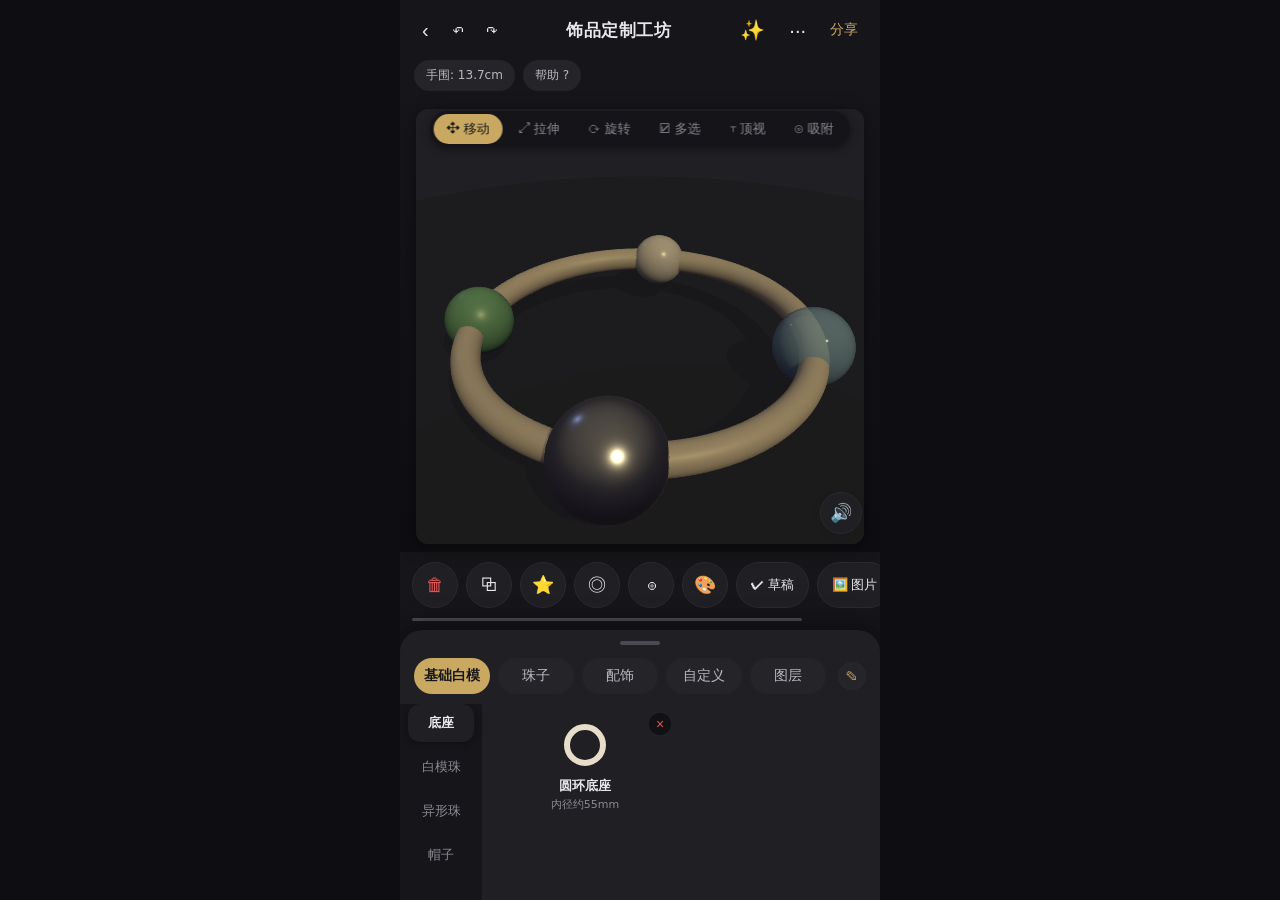
==== mobile-diy.html @ 70c95da7 "Add files via upload" ====
<!DOCTYPE html>
<html lang="zh-CN">
<head>
<meta charset="UTF-8" />
<meta name="viewport" content="width=device-width, initial-scale=1, maximum-scale=1, user-scalable=no, viewport-fit=cover" />
<title>饰品定制工坊</title>
<!-- 本地 Three.js r160（离线可用）：importmap 把裸模块名 'three' 指向本地文件 -->
<script type="importmap">
{
  "imports": {
    "three": "./lib/three.module.js",
    "three/addons/": "./lib/"
  }
}
</script>
<style>
  :root {
    --bg: #16161a;
    --card: #1f1f24;
    --text: #e8e8ec;
    --muted: #8a8a92;
    --line: #2a2a30;
    --accent: #c9a961;
    --dark: #c9a961;
    --radius: 16px;
    --pill: #252529;
  }

  * { box-sizing: border-box; -webkit-tap-highlight-color: transparent; }

  html, body { margin: 0; padding: 0; height: 100%; }

  body {
    background: #0e0e12;
    font-family: -apple-system, BlinkMacSystemFont, "PingFang SC", "Microsoft YaHei", system-ui, sans-serif;
    color: var(--text);
    display: flex;
    justify-content: center;
  }

  /* 移动端优先，最大宽度 480px 居中 */
  .app {
    width: 100%;
    max-width: 480px;
    height: 100dvh;
    background: var(--bg);
    display: flex;
    flex-direction: column;
    overflow: hidden;
    position: relative;
  }

  /* ---------- 顶部导航栏 ---------- */
  .nav {
    flex: 0 0 auto;
    display: flex;
    align-items: center;
    gap: 8px;
    padding: 12px 14px;
    background: var(--bg);
  }
  .nav-title {
    flex: 1;
    text-align: center;
    font-size: 17px;
    font-weight: 600;
    letter-spacing: 0.5px;
  }
  .nav-btn {
    border: none;
    background: transparent;
    font-size: 20px;
    color: var(--text);
    padding: 6px 8px;
    cursor: pointer;
    border-radius: 10px;
  }
  .nav-btn.share { font-size: 14px; font-weight: 500; color: var(--accent); }

  /* ---------- 状态信息栏 ---------- */
  .status-bar {
    flex: 0 0 auto;
    display: flex;
    gap: 8px;
    padding: 0 14px 10px;
    overflow-x: auto;
  }
  .pill {
    flex: 0 0 auto;
    background: var(--pill);
    border-radius: 999px;
    padding: 7px 12px;
    font-size: 12px;
    color: #b8b8c0;
    white-space: nowrap;
    display: inline-flex;
    align-items: center;
    gap: 4px;
  }
  .pill.help { cursor: pointer; }

  /* ---------- 核心操作区：3D 视图 ---------- */
  .canvas-area {
    flex: 1 1 auto;
    min-height: 240px;
    position: relative;
    display: flex;
    padding: 8px 16px;
    background: linear-gradient(180deg, #16161a 0%, #0e0e12 100%);
  }
  /* 3D 视口容器（WebGL canvas 由脚本插入） */
  #view3d {
    flex: 1 1 auto;
    position: relative;
    border-radius: 12px;
    overflow: hidden;
    box-shadow: 0 4px 18px rgba(0,0,0,0.4);
    background: var(--card);
  }
  #view3d canvas { display: block; touch-action: none; }

  /* 视图内浮层：变换模式切换（移动 / 拉伸 / 旋转 / 多选） */
  .mode-bar {
    position: absolute;
    top: 10px;
    left: 50%;
    transform: translateX(-50%);
    display: flex;
    gap: 2px;
    background: rgba(20,20,24,0.88);
    backdrop-filter: blur(10px);
    -webkit-backdrop-filter: blur(10px);
    border-radius: 999px;
    padding: 3px;
    box-shadow: 0 2px 10px rgba(0,0,0,0.4);
    z-index: 6;
  }
  .m-btn {
    border: none;
    background: transparent;
    font-size: 13px;
    color: var(--muted);
    padding: 6px 13px;
    border-radius: 999px;
    cursor: pointer;
    white-space: nowrap;
  }
  .m-btn.active { background: var(--accent); color: #16161a; }
  .m-btn.on { background: var(--pill); color: var(--accent); font-weight: 600; }

  .sound-fab {
    position: absolute;
    right: 18px;
    bottom: 18px;
    width: 42px;
    height: 42px;
    border-radius: 50%;
    border: 1px solid var(--line);
    background: var(--card);
    font-size: 18px;
    cursor: pointer;
    box-shadow: 0 2px 8px rgba(0,0,0,0.08);
    z-index: 6;
  }

  /* ---------- 颜色面板（浮层） ---------- */
  .color-panel {
    position: absolute;
    top: 52px;
    right: 12px;
    width: 240px;
    background: rgba(20,20,24,0.94);
    backdrop-filter: blur(12px);
    -webkit-backdrop-filter: blur(12px);
    border: 1px solid var(--line);
    border-radius: 14px;
    padding: 10px;
    box-shadow: 0 6px 22px rgba(0,0,0,0.5);
    z-index: 8;
  }
  .cp-head {
    display: flex;
    justify-content: space-between;
    align-items: center;
    font-size: 13px;
    color: var(--muted);
    margin-bottom: 8px;
  }
  .cp-close {
    border: none;
    background: transparent;
    color: var(--muted);
    font-size: 20px;
    line-height: 1;
    cursor: pointer;
    padding: 0 4px;
  }
  .cp-grid {
    display: grid;
    grid-template-columns: repeat(6, 1fr);
    gap: 6px;
  }
  .cp-swatch {
    width: 100%;
    aspect-ratio: 1 / 1;
    border-radius: 8px;
    border: 1px solid rgba(255,255,255,0.08);
    cursor: pointer;
    padding: 0;
  }
  .cp-swatch.active { border: 2px solid var(--accent); }
  .cp-custom {
    display: flex;
    align-items: center;
    gap: 8px;
    margin-top: 10px;
    font-size: 12px;
    color: var(--muted);
  }
  .cp-custom input[type=color] {
    width: 32px;
    height: 32px;
    border: none;
    border-radius: 8px;
    background: transparent;
    cursor: pointer;
    padding: 0;
  }
  .cp-hex { font-family: ui-monospace, monospace; color: var(--text); }

  /* ---------- 主操作按钮行（可横向滚动 + 底部拖拽条） ---------- */
  .actions {
    flex: 0 0 auto;
    display: flex;
    overflow-x: auto;
    overflow-y: hidden;
    -webkit-overflow-scrolling: touch;
    scrollbar-width: none;
    padding: 10px 12px 4px;
    background: var(--bg);
  }
  .actions::-webkit-scrollbar { display: none; }
  .actions-track {
    display: flex;
    gap: 8px;
    align-items: center;
    flex: 0 0 auto;
    width: max-content;
  }
  .act {
    flex: 0 0 auto;
    height: 46px;
    border-radius: 999px;
    border: 1px solid var(--line);
    background: var(--card);
    font-size: 13px;
    font-weight: 500;
    color: var(--text);
    cursor: pointer;
    white-space: nowrap;
    display: inline-flex;
    align-items: center;
    justify-content: center;
    gap: 4px;
    padding: 0 14px;
  }
  .act:active { opacity: 0.7; }
  .act.trash {
    flex: 0 0 46px;
    border-radius: 50%;
    background: var(--card);
    color: #e05555;
    font-size: 18px;
    padding: 0;
  }
  .act.circle {
    flex: 0 0 46px;
    border-radius: 50%;
    background: var(--card);
    color: var(--text);
    font-size: 18px;
    padding: 0;
  }
  .act.primary {
    background: var(--accent);
    color: #16161a;
    border-color: var(--accent);
  }
  /* 拖拽条：长度反映按钮总宽 vs 视口宽，可拖动滚 actions */
  .actions-dragbar {
    flex: 0 0 auto;
    height: 18px;
    padding: 4px 12px 8px;
    background: var(--bg);
    display: flex;
    align-items: center;
  }
  .actions-dragbar-thumb {
    width: 60px;
    height: 3px;
    border-radius: 2px;
    background: #4a4a52;
    cursor: pointer;
    transition: background 0.15s;
  }
  .actions-dragbar-thumb.dragging { background: var(--accent); }

  /* ---------- 底部素材面板 Bottom Sheet ---------- */
  .sheet {
    flex: 0 0 auto;
    height: 270px;
    background: var(--card);
    border-radius: 22px 22px 0 0;
    box-shadow: 0 -6px 24px rgba(0,0,0,0.4);
    display: flex;
    flex-direction: column;
    overflow: hidden;
  }
  .sheet-handle {
    height: 26px;
    flex: 0 0 auto;
    display: flex;
    align-items: center;
    justify-content: center;
    cursor: row-resize;
    touch-action: none;
  }
  .sheet-handle::before {
    content: "";
    width: 40px;
    height: 4px;
    border-radius: 2px;
    background: #4a4a52;
  }
  .sheet-tabs {
    flex: 0 0 auto;
    display: flex;
    padding: 2px 14px 10px;
    gap: 8px;
    position: relative;
    align-items: center;
  }
  .tab {
    flex: 1;
    height: 36px;
    border-radius: 999px;
    border: none;
    background: var(--pill);
    color: #b8b8c0;
    font-size: 14px;
    cursor: pointer;
    position: relative;
  }
  .tab-edit-btn {
    position: absolute;
    top: -2px;
    right: -2px;
    width: 18px;
    height: 18px;
    border-radius: 50%;
    border: 1px solid var(--line);
    background: var(--bg);
    color: var(--accent);
    font-size: 10px;
    line-height: 1;
    cursor: pointer;
    display: none;
    align-items: center;
    justify-content: center;
    padding: 0;
    z-index: 3;
  }
  .tabs-edit-mode .tab-edit-btn { display: inline-flex; }
  .tabs-edit-mode .tab { padding-right: 24px; }
  .tab-edit-fab {
    flex: 0 0 auto;
    width: 28px;
    height: 28px;
    border-radius: 50%;
    border: 1px solid var(--line);
    background: var(--pill);
    color: var(--accent);
    font-size: 12px;
    cursor: pointer;
    padding: 0;
    margin-left: 4px;
  }
  .tab.active { background: var(--accent); color: #16161a; font-weight: 600; }

  .sheet-body {
    flex: 1 1 auto;
    min-height: 0;
    display: flex;
  }
  /* 左侧分类栏约 80px */
  .cat-col {
    flex: 0 0 82px;
    overflow-y: auto;
    padding: 0 8px 12px;
    background: var(--bg);
    display: flex;
    flex-direction: column;
    gap: 6px;
  }
  .cat {
    border: none;
    background: transparent;
    border-radius: 12px;
    padding: 10px 6px;
    font-size: 13px;
    color: var(--muted);
    cursor: pointer;
  }
  .cat.active { background: var(--card); color: var(--text); font-weight: 600; box-shadow: 0 2px 6px rgba(0,0,0,0.3); }

  /* 右侧素材网格（两列，可滚动） */
  .grid {
    flex: 1 1 auto;
    overflow-y: auto;
    display: grid;
    grid-template-columns: 1fr 1fr;
    gap: 10px;
    padding: 4px 12px 16px;
    touch-action: pan-y;
  }
  .card {
    position: relative;
    background: var(--card);
    border-radius: var(--radius);
    padding: 10px;
    text-align: center;
    cursor: pointer;
    border: 1px solid transparent;
  }
  .card:active { border-color: var(--accent); }
  .card-del {
    position: absolute;
    top: 4px;
    right: 4px;
    width: 22px;
    height: 22px;
    border-radius: 50%;
    border: none;
    background: rgba(0,0,0,0.45);
    color: #e05555;
    font-size: 14px;
    line-height: 1;
    cursor: pointer;
    z-index: 2;
    display: inline-flex;
    align-items: center;
    justify-content: center;
    padding: 0;
  }
  .card-del:active { background: #e05555; color: #fff; }
  .preview { height: 52px; display: flex; align-items: center; justify-content: center; }
  .preview svg { width: 48px; height: 48px; }
  .c-name { font-size: 13px; font-weight: 600; margin-top: 6px; }
  .c-spec { font-size: 11px; color: var(--muted); margin-top: 2px; }

  /* ---------- 图层面板 ---------- */
  .layer-list {
    flex: 1 1 auto;
    overflow-y: auto;
    padding: 4px 12px 16px;
    display: none;
    flex-direction: column;
    gap: 8px;
    touch-action: pan-y;
  }
  .layer {
    display: flex;
    align-items: center;
    gap: 8px;
    background: var(--bg);
    border-radius: 12px;
    padding: 10px;
    border: 1px solid transparent;
    cursor: pointer;
  }
  .layer.active { border-color: var(--accent); background: rgba(201,169,97,0.12); }
  .layer.hidden .l-name, .layer.hidden .l-swatch { opacity: 0.4; }
  .l-swatch {
    width: 18px; height: 18px;
    border-radius: 50%;
    border: 1px solid rgba(255,255,255,0.08);
    flex: 0 0 auto;
  }
  .l-name {
    flex: 1 1 auto;
    font-size: 13px;
    font-weight: 500;
    overflow: hidden;
    text-overflow: ellipsis;
    white-space: nowrap;
  }
  .l-btn {
    border: none;
    background: var(--pill);
    border-radius: 8px;
    width: 27px; height: 27px;
    font-size: 12px;
    padding: 0;
    cursor: pointer;
    flex: 0 0 auto;
    color: var(--text);
  }
  .l-btn.danger { color: #e05555; }
  .layer-empty { text-align: center; color: var(--muted); font-size: 13px; padding: 30px 0; }

  .layer-toolbar {
    display: flex;
    align-items: center;
    gap: 8px;
    margin-bottom: 2px;
  }
  .l-tool {
    border: 1px solid var(--line);
    background: var(--pill);
    border-radius: 999px;
    padding: 6px 14px;
    font-size: 12px;
    cursor: pointer;
    color: var(--text);
  }
  .layer-hint { margin-left: auto; font-size: 11px; color: var(--muted); }

  /* ---------- Toast ---------- */
  .toast {
    position: fixed;
    left: 50%;
    bottom: 100px;
    transform: translateX(-50%) translateY(20px);
    background: rgba(40,40,46,0.95);
    color: #e8e8ec;
    padding: 10px 18px;
    border-radius: 999px;
    font-size: 13px;
    opacity: 0;
    pointer-events: none;
    transition: all 0.25s ease;
    z-index: 50;
    max-width: 80vw;
    text-align: center;
  }
  .toast.show { opacity: 1; transform: translateX(-50%) translateY(0); }

  /* ---------- 弹窗 ---------- */
  .modal {
    position: fixed;
    inset: 0;
    background: rgba(0,0,0,0.65);
    display: none;
    align-items: center;
    justify-content: center;
    z-index: 100;
    padding: 24px;
  }
  .modal.show { display: flex; }
  .modal-box {
    background: var(--card);
    border: 1px solid var(--line);
    border-radius: 18px;
    padding: 18px;
    width: 100%;
    max-width: 320px;
    text-align: center;
    max-height: 80vh;
    overflow-y: auto;
  }
  .modal-box img { width: 100%; border-radius: 10px; display: block; }
  .modal-title { font-size: 15px; font-weight: 600; margin: 10px 0 4px; color: var(--text); }
  .modal-desc { font-size: 12px; color: var(--muted); line-height: 1.6; }
  .modal-close {
    margin-top: 14px;
    width: 100%;
    height: 42px;
    border-radius: 999px;
    border: none;
    background: var(--accent);
    color: #16161a;
    font-size: 14px;
    font-weight: 600;
    cursor: pointer;
  }
  .ai-input {
    width: 100%;
    min-height: 56px;
    border-radius: 10px;
    border: 1px solid var(--line);
    background: var(--bg);
    color: var(--text);
    padding: 8px 10px;
    font-size: 13px;
    font-family: inherit;
    margin-top: 8px;
    resize: none;
  }
  .ai-row { display: flex; gap: 6px; margin-top: 8px; }
  .ai-select {
    flex: 1;
    height: 40px;
    border-radius: 999px;
    border: 1px solid var(--line);
    background: var(--bg);
    color: var(--text);
    padding: 0 10px;
    font-size: 13px;
  }
  .ai-run {
    flex: 1;
    height: 40px;
    border-radius: 999px;
    border: none;
    background: var(--accent);
    color: #16161a;
    font-size: 14px;
    font-weight: 600;
    cursor: pointer;
  }
  .ai-status { font-size: 12px; color: var(--muted); margin-top: 8px; }
</style>
</head>
<body>
  <div class="app">
    <!-- 1. 顶部导航栏 -->
    <header class="nav">
      <button class="nav-btn" id="btnBack">‹</button>
      <button class="nav-btn" id="btnUndo" title="撤销">↶</button>
      <button class="nav-btn" id="btnRedo" title="重做">↷</button>
      <div class="nav-title">饰品定制工坊</div>
      <button class="nav-btn" id="btnAi" title="AI 渲染">✨</button>
      <button class="nav-btn" id="btnMore" title="复位视角">···</button>
      <button class="nav-btn share" id="btnShare">分享</button>
    </header>

    <!-- 2. 状态信息栏 -->
    <div class="status-bar">
      <span class="pill" id="statusWrist">手围: 13.7cm</span>
      <span class="pill help" id="btnHelp">帮助 ?</span>
    </div>

    <!-- 3. 核心操作区：可触屏 3D 视图 -->
    <div class="canvas-area" id="canvasArea">
      <div id="view3d"></div>
      <div class="mode-bar" id="modeBar">
        <button class="m-btn active" data-mode="translate" title="移动">✥ 移动</button>
        <button class="m-btn" data-mode="scale" title="拉伸/缩放">⤢ 拉伸</button>
        <button class="m-btn" data-mode="rotate" title="旋转">⟳ 旋转</button>
        <button class="m-btn" id="btnMulti" title="多选模式">☑ 多选</button>
        <button class="m-btn" id="btnTopView" title="顶视图">⊤ 顶视</button>
        <button class="m-btn" id="btnSnap" title="顶点吸附">⊙ 吸附</button>
      </div>
      <button class="sound-fab" id="btnSound">🔊</button>
      <!-- 颜色表面层 -->
      <div class="color-panel" id="colorPanel" style="display:none">
        <div class="cp-head">
          <span>调色板</span>
          <button class="cp-close" id="colorClose">×</button>
        </div>
        <div class="cp-grid" id="colorGrid"></div>
        <label class="cp-custom">
          自定义
          <input type="color" id="colorPicker" value="#c9a961" />
          <span class="cp-hex" id="colorHex">#c9a961</span>
        </label>
      </div>
    </div>

    <!-- 4. 主操作按钮行（可横向滚动，底部带拖拽条） -->
    <div class="actions" id="actionsRow">
      <div class="actions-track" id="actionsTrack">
        <button class="act trash" id="btnDelete" title="删除选中">🗑</button>
        <button class="act circle" id="btnDuplicate" title="复制选中">⧉</button>
        <button class="act circle" id="btnCustom" title="存为自定义元素">⭐</button>
        <button class="act circle" id="btnBase" title="贴底座">◎</button>
        <button class="act circle" id="btnRing12" title="均布到圆环12顶点">⊚</button>
        <button class="act circle" id="btnColor" title="调色">🎨</button>
        <button class="act" id="btnDraft">✔ 草稿</button>
        <button class="act" id="btnSave">🖼️ 图片</button>
        <button class="act primary" id="btnFinish">☑ 完成</button>
      </div>
    </div>
    <div class="actions-dragbar" id="actionsDragbar">
      <div class="actions-dragbar-thumb" id="actionsDragbarThumb"></div>
    </div>

    <!-- 5. 底部素材面板 Bottom Sheet -->
    <div class="sheet" id="sheet">
      <div class="sheet-handle" id="sheetHandle"></div>
      <div class="sheet-tabs" id="tabs">
        <button class="tab active" data-tab="base">基础白模</button>
        <button class="tab" data-tab="bead">珠子</button>
        <button class="tab" data-tab="acc">配饰</button>
        <button class="tab" data-tab="custom">自定义</button>
        <button class="tab" data-tab="layers">图层</button>
        <button class="tab-edit-fab" id="tabEditFab" title="编辑顺序">✎</button>
      </div>
      <div class="sheet-body">
        <div class="cat-col" id="catCol"></div>
        <div class="grid" id="grid"></div>
        <div class="layer-list" id="layerList"></div>
      </div>
    </div>
  </div>

  <!-- Toast -->
  <div class="toast" id="toast"></div>

  <!-- 弹窗（图片预览 / 帮助） -->
  <div class="modal" id="modal">
    <div class="modal-box">
      <img id="modalImg" style="display:none" alt="设计预览" />
      <div id="modalText" style="display:none"></div>
      <button class="modal-close" id="modalClose">关闭</button>
    </div>
  </div>

  <!-- AI 材质贴图弹窗 -->
  <div class="modal" id="aiModal">
    <div class="modal-box">
      <div class="modal-title">材质库</div>
      <div class="modal-desc">选择预置材质，即时应用到选中对象</div>
      <div class="ai-row">
        <select class="ai-select" id="aiStyle">
          <option value="marble">大理石</option>
          <option value="matteGold">磨砂金</option>
          <option value="wood">木纹</option>
          <option value="enamel">珐琅彩</option>
          <option value="sapphire">蓝宝石</option>
          <option value="jade">翡翠</option>
        </select>
        <button class="ai-run" id="aiRun">应用材质</button>
      </div>
      <button class="ai-run" id="btnImportTexture" style="width:100%;margin-top:10px">🖼️ 导入材质图</button>
      <input type="file" id="textureImport" accept="image/*" style="display:none" />
      <img id="aiResult" style="display:none;width:100%;border-radius:10px;margin-top:10px" alt="材质预览" />
      <div class="ai-status" id="aiStatus" style="display:none"></div>
      <button class="modal-close" id="aiClose">关闭</button>
    </div>
  </div>

<script type="module">
import * as THREE from 'three';
import { OrbitControls } from 'three/addons/OrbitControls.js';
import { TransformControls } from 'three/addons/TransformControls.js';

/* =====================================================
   常量
   单位约定：1 个 Three.js 单位 = 10mm = 1cm
   初始手围 137mm = 13.7cm
===================================================== */
const MM_PER_UNIT = 10;
const WRIST_MM = 137;
const STORAGE_KEY = 'jewelry_diy_draft_3d';
// 圆环底座半径（由目标手围反推），保证初始手围 = 13.7cm
const RING_R = WRIST_MM / MM_PER_UNIT / (2 * Math.PI); // ≈ 2.18 单位
const GROUND_Y = -0.75;                                // 地面高度（托住 12mm 珠）

/* =====================================================
   DOM 引用
===================================================== */
const $ = s => document.querySelector(s);
const viewEl = document.getElementById('view3d');
const statusWrist = document.getElementById('statusWrist');
const catCol = document.getElementById('catCol');
const grid = document.getElementById('grid');
const layerList = document.getElementById('layerList');
const sheet = document.getElementById('sheet');
const toastEl = document.getElementById('toast');
const modal = document.getElementById('modal');
const modalImg = document.getElementById('modalImg');
const modalText = document.getElementById('modalText');

/* =====================================================
   素材数据（tabs -> categories -> items）
   item：id/name/spec/sizeMm/color/type
   type 决定 3D 造型：ring/oval/band/circle/tear/heart/tassel/chain
===================================================== */
const CATALOG = {
  base: {
    label: '基础白模',
    categories: [
      { name: '底座', items: [
        { id:'ring', name:'圆环底座', spec:'内径约55mm', sizeMm:137, color:'#e8ddc9', type:'ring' }
      ]},
      { name: '白模珠', items: [
        { id:'wb8', name:'圆珠白模', spec:'8mm', sizeMm:8, color:'#f5f1ea', type:'circle' },
        { id:'wb10', name:'圆珠白模', spec:'10mm', sizeMm:10, color:'#f5f1ea', type:'circle' },
        { id:'wb12', name:'圆珠白模', spec:'12mm', sizeMm:12, color:'#f5f1ea', type:'circle' }
      ]},
      { name: '异形珠', items: [
        { id:'scyl', name:'圆柱珠', spec:'约10mm', sizeMm:10, color:'#e8e0d0', type:'cylinder' },
        { id:'sdisc', name:'圆盘珠', spec:'约12mm', sizeMm:12, color:'#e8e0d0', type:'disc' },
        { id:'scap', name:'胶囊珠', spec:'约12mm', sizeMm:12, color:'#e8e0d0', type:'capsule' },
        { id:'socta', name:'八面体', spec:'约12mm', sizeMm:12, color:'#e8e0d0', type:'octa' },
        { id:'sdode', name:'十二面体', spec:'约12mm', sizeMm:12, color:'#e8e0d0', type:'dodeca' },
        { id:'sbico', name:'双锥珠', spec:'约14mm', sizeMm:14, color:'#e8e0d0', type:'bicone' },
        { id:'stube', name:'长管珠', spec:'约16mm', sizeMm:16, color:'#e8e0d0', type:'tube' },
        { id:'shexa', name:'六棱珠', spec:'约12mm', sizeMm:12, color:'#e8e0d0', type:'hexprism' }
      ]},
      { name: '帽子', items: [
        { id:'hcap', name:'鸭舌帽', spec:'约180mm', sizeMm:180, color:'#2a2a30', type:'cap' },
        { id:'hberet', name:'贝雷帽', spec:'约180mm', sizeMm:180, color:'#a83232', type:'beret' },
        { id:'hbucket', name:'渔夫帽', spec:'约180mm', sizeMm:180, color:'#6a7a8c', type:'bucket' }
      ]}
    ]
  },
  bead: {
    label: '珠子',
    categories: [
      { name:'珍珠', items: [
        { id:'p8', name:'淡水珍珠', spec:'8mm', sizeMm:8, color:'#f6f2ea', type:'circle' },
        { id:'p6', name:'小珍珠', spec:'6mm', sizeMm:6, color:'#f8f5ef', type:'circle' }
      ]},
      { name:'水晶', items: [
        { id:'c10', name:'海蓝水晶', spec:'10mm', sizeMm:10, color:'#9fd0f5', type:'circle' },
        { id:'c12', name:'冰蓝水晶', spec:'12mm', sizeMm:12, color:'#7fb9ea', type:'circle' }
      ]},
      { name:'金属', items: [
        { id:'m12', name:'银质珠', spec:'12mm', sizeMm:12, color:'#c6c9cf', type:'circle' },
        { id:'m10', name:'镀金珠', spec:'10mm', sizeMm:10, color:'#e0c078', type:'circle' }
      ]},
      { name:'玉石', items: [
        { id:'j9', name:'翡翠珠', spec:'9mm', sizeMm:9, color:'#7fbf8f', type:'circle' },
        { id:'a10', name:'红玛瑙', spec:'10mm', sizeMm:10, color:'#d97b7b', type:'circle' }
      ]}
    ]
  },
  acc: {
    label: '配饰',
    categories: [
      { name:'吊坠', items: [
        { id:'tear', name:'泪滴吊坠', spec:'高约20mm', sizeMm:20, color:'#e8c25c', type:'tear' },
        { id:'heart', name:'心形吊坠', spec:'约18mm', sizeMm:18, color:'#e58f8f', type:'heart' }
      ]},
      { name:'流苏链', items: [
        { id:'tassel', name:'流苏', spec:'长约40mm', sizeMm:40, color:'#c9a86a', type:'tassel' },
        { id:'chain', name:'短链', spec:'长约50mm', sizeMm:50, color:'#cfd2d6', type:'chain' }
      ]},
      { name:'几何', items: [
        { id:'gtetra', name:'三角锥', spec:'约18mm', sizeMm:18, color:'#d4b06a', type:'tetra' },
        { id:'gstar5', name:'五角星', spec:'约22mm', sizeMm:22, color:'#e0c078', type:'star5' },
        { id:'gcone4', name:'四棱锥', spec:'约20mm', sizeMm:20, color:'#b8a060', type:'cone4' },
        { id:'gcube', name:'立方体', spec:'约16mm', sizeMm:16, color:'#c6c9cf', type:'cube' }
      ]}
    ]
  },
  custom: {
    label: '自定义',
    categories: [{ name: '我的收藏', items: [] }]
  }
};

const CUSTOM_KEY = 'jewelry_diy_custom_elements';
const HIDDEN_KEY = 'jewelry_diy_hidden_elements'; // 被删除的自带元素 id 列表

/* =====================================================
   3D 核心对象
===================================================== */
let renderer, scene, camera, orbit, tcontrol, designRoot;
const raycaster = new THREE.Raycaster();
const pointerNDC = new THREE.Vector2();

/* =====================================================
   材质工厂：不同品类呈现不同质感
===================================================== */
function beadMaterial(item) {
  const color = new THREE.Color(item.color);
  // 通过 id 前缀判断品类（p 珍珠 / c 水晶 / m 金属 / j 玉石 / wb 白模）
  if (item.id.indexOf('p') === 0) {
    // 珍珠：柔和光泽 + 清漆层
    return new THREE.MeshPhysicalMaterial({
      color, roughness: 0.28, metalness: 0,
      clearcoat: 0.8, clearcoatRoughness: 0.25
    });
  }
  if (item.id.indexOf('c') === 0) {
    // 水晶：低粗糙度 + 半透明 + 清漆，呈现玻璃质感
    return new THREE.MeshPhysicalMaterial({
      color, roughness: 0.06, metalness: 0,
      transparent: true, opacity: 0.78,
      clearcoat: 1.0, clearcoatRoughness: 0.05
    });
  }
  if (item.id.indexOf('m') === 0) {
    // 金属珠：全金属度
    return new THREE.MeshStandardMaterial({ color, roughness: 0.28, metalness: 1.0 });
  }
  if (item.id.indexOf('j') === 0 || item.id === 'a10') {
    // 玉石/玛瑙：温润微亮
    return new THREE.MeshPhysicalMaterial({
      color, roughness: 0.38, metalness: 0.05,
      clearcoat: 0.6, clearcoatRoughness: 0.35
    });
  }
  // 白模珠：哑光石膏感
  return new THREE.MeshStandardMaterial({ color, roughness: 0.75, metalness: 0 });
}

/* =====================================================
   程序化环境贴图（PMREM）
   无外部 HDR 资源：用一个上亮下暗的渐变球生成环境，
   让金属/水晶有自然的反射高光。
===================================================== */
function buildEnvironment() {
  const envScene = new THREE.Scene();
  const geo = new THREE.SphereGeometry(20, 32, 16);
  const top = new THREE.Color(0x6a6256);
  const mid = new THREE.Color(0x2a2630);
  const bottom = new THREE.Color(0x121018);
  const data = [];
  const pos = geo.attributes.position;
  for (let i = 0; i < pos.count; i++) {
    const y = pos.getY(i) / 20; // -1 ~ 1
    let c;
    if (y >= 0) c = mid.clone().lerp(top, y);
    else c = mid.clone().lerp(bottom, -y);
    data.push(c.r, c.g, c.b);
  }
  geo.setAttribute('color', new THREE.Float32BufferAttribute(data, 3));
  envScene.add(new THREE.Mesh(
    geo,
    new THREE.MeshBasicMaterial({ side: THREE.BackSide, vertexColors: true })
  ));
  const pmrem = new THREE.PMREMGenerator(renderer);
  const envRT = pmrem.fromScene(envScene, 0.04);
  pmrem.dispose();
  return envRT.texture;
}

/* =====================================================
   根据素材 item 构建 3D 模型（返回 Object3D 根节点）
===================================================== */
function buildFromItem(item) {
  let root = null;

  if (item.type === 'ring' || item.type === 'oval' || item.type === 'band') {
    // ---- 底座：圆环(Torus)默认在 XY 平面，绕 X 转 90° 平放到 XZ 平面 ----
    let tube = 0.175;                 // 普通底座管径 ≈ 1.75mm
    const torus = new THREE.Mesh(
      new THREE.TorusGeometry(RING_R, tube, 24, 120),
      new THREE.MeshStandardMaterial({ color: new THREE.Color(item.color), roughness: 0.45, metalness: 0.08 })
    );
    torus.rotation.x = Math.PI / 2;
    root = torus;
    root.userData.baseR = RING_R; // 供手围计算
  }
  else if (item.type === 'circle') {
    // ---- 珠子：球体，半径由 mm 换算 ----
    const r = item.sizeMm / MM_PER_UNIT / 2;
    root = new THREE.Mesh(
      new THREE.SphereGeometry(r, 48, 32),
      beadMaterial(item)
    );
  }
  else if (item.type === 'tear') {
    // ---- 泪滴吊坠：用车削(Lathe)轮廓生成 ----
    const pts = [
      new THREE.Vector2(0.001, -1.00),
      new THREE.Vector2(0.13, -0.90),
      new THREE.Vector2(0.33, -0.58),
      new THREE.Vector2(0.43, -0.18),
      new THREE.Vector2(0.38,  0.28),
      new THREE.Vector2(0.25,  0.62),
      new THREE.Vector2(0.10,  0.86),
      new THREE.Vector2(0.001, 0.92)
    ];
    const body = new THREE.Mesh(
      new THREE.LatheGeometry(pts, 48),
      new THREE.MeshStandardMaterial({ color: new THREE.Color(item.color), roughness: 0.25, metalness: 0.9 })
    );
    // 顶部小挂环
    const loop = new THREE.Mesh(
      new THREE.TorusGeometry(0.10, 0.028, 12, 32),
      new THREE.MeshStandardMaterial({ color: new THREE.Color(item.color), roughness: 0.25, metalness: 0.9 })
    );
    loop.position.y = 0.98;
    loop.rotation.x = Math.PI / 2;
    root = new THREE.Group();
    root.add(body, loop);
  }
  else if (item.type === 'heart') {
    // ---- 心形吊坠：2D 心形轮廓 + 挤出(Extrude)带倒角，形成饱满立体 ----
    const shape = new THREE.Shape();
    shape.moveTo(0, -1.1);
    shape.bezierCurveTo(-1.35, 0.10, -1.35, 1.00, -0.70, 1.00);
    shape.bezierCurveTo(-0.30, 1.00, 0, 0.70, 0, 0.35);
    shape.bezierCurveTo(0, 0.70, 0.30, 1.00, 0.70, 1.00);
    shape.bezierCurveTo(1.35, 1.00, 1.35, 0.10, 0, -1.1);
    const geo = new THREE.ExtrudeGeometry(shape, {
      depth: 0.45,
      bevelEnabled: true,
      bevelThickness: 0.13,
      bevelSize: 0.13,
      bevelSegments: 5,
      curveSegments: 24
    });
    geo.center();
    root = new THREE.Mesh(
      geo,
      new THREE.MeshPhysicalMaterial({
        color: new THREE.Color(item.color), roughness: 0.32, metalness: 0.05,
        clearcoat: 0.7, clearcoatRoughness: 0.3
      })
    );
    root.scale.setScalar(0.82);
  }
  else if (item.type === 'tassel') {
    // ---- 流苏：挂环 + 盖帽 + 若干细穗 ----
    const gold = new THREE.MeshStandardMaterial({ color: new THREE.Color(item.color), roughness: 0.4, metalness: 0.7 });
    root = new THREE.Group();
    const loop = new THREE.Mesh(new THREE.TorusGeometry(0.10, 0.025, 10, 28), gold);
    loop.position.y = 1.85;
    const cap = new THREE.Mesh(new THREE.CylinderGeometry(0.13, 0.16, 0.22, 20), gold);
    cap.position.y = 1.60;
    root.add(loop, cap);
    for (let i = -3; i <= 3; i++) {
      const strand = new THREE.Mesh(
        new THREE.CylinderGeometry(0.018, 0.012, 1.35, 8),
        gold
      );
      strand.position.set(i * 0.055, 0.82, Math.abs(i) * 0.012);
      strand.rotation.z = i * 0.035; // 轻微散开
      root.add(strand);
    }
  }
  else if (item.type === 'chain') {
    // ---- 短链：5 个链环(Torus)竖向排列，相邻环互相垂直 ----
    const metal = new THREE.MeshStandardMaterial({ color: new THREE.Color(item.color), roughness: 0.28, metalness: 1 });
    root = new THREE.Group();
    for (let k = 0; k < 5; k++) {
      const link = new THREE.Mesh(new THREE.TorusGeometry(0.16, 0.045, 12, 28), metal);
      link.position.y = (k - 2) * 0.34;
      if (k % 2 === 1) link.rotation.y = Math.PI / 2;
      root.add(link);
    }
  }
  else if (item.type === 'tetra') {
    // ---- 三角锥：TetrahedronGeometry（4 顶点 4 面） ----
    const r = item.sizeMm / MM_PER_UNIT / 2;
    root = new THREE.Mesh(
      new THREE.TetrahedronGeometry(r, 0),
      new THREE.MeshStandardMaterial({ color: new THREE.Color(item.color), roughness: 0.35, metalness: 0.15 })
    );
  }
  else if (item.type === 'star5') {
    // ---- 五角星：2D Shape + ExtrudeGeometry ----
    const R = item.sizeMm / MM_PER_UNIT / 2;
    const r = R * 0.4;
    const shape = new THREE.Shape();
    for (let i = 0; i < 10; i++) {
      const ang = (i * Math.PI) / 5 - Math.PI / 2;
      const rad = (i % 2 === 0) ? R : r;
      const x = Math.cos(ang) * rad;
      const y = Math.sin(ang) * rad;
      if (i === 0) shape.moveTo(x, y); else shape.lineTo(x, y);
    }
    shape.closePath();
    const geo = new THREE.ExtrudeGeometry(shape, {
      depth: R * 0.25,
      bevelEnabled: true,
      bevelThickness: R * 0.05,
      bevelSize: R * 0.05,
      bevelSegments: 2,
      curveSegments: 1
    });
    geo.center();
    root = new THREE.Mesh(
      geo,
      new THREE.MeshStandardMaterial({ color: new THREE.Color(item.color), roughness: 0.3, metalness: 0.6 })
    );
  }
  else if (item.type === 'cone4') {
    // ---- 四棱锥：ConeGeometry 4 段截面 ----
    const r = item.sizeMm / MM_PER_UNIT / 2;
    const h = item.sizeMm / MM_PER_UNIT * 0.9;
    root = new THREE.Mesh(
      new THREE.ConeGeometry(r, h, 4),
      new THREE.MeshStandardMaterial({ color: new THREE.Color(item.color), roughness: 0.4, metalness: 0.2 })
    );
    root.rotation.y = Math.PI / 4; // 让底面对角线水平
  }
  else if (item.type === 'cube') {
    // ---- 立方体：BoxGeometry ----
    const s = item.sizeMm / MM_PER_UNIT;
    root = new THREE.Mesh(
      new THREE.BoxGeometry(s, s, s),
      new THREE.MeshStandardMaterial({ color: new THREE.Color(item.color), roughness: 0.35, metalness: 0.3 })
    );
  }
  else if (item.type === 'cylinder') {
    // ---- 圆柱珠：CylinderGeometry ----
    const r = item.sizeMm / MM_PER_UNIT / 2;
    const h = item.sizeMm / MM_PER_UNIT;
    root = new THREE.Mesh(
      new THREE.CylinderGeometry(r, r, h, 32),
      new THREE.MeshStandardMaterial({ color: new THREE.Color(item.color), roughness: 0.35, metalness: 0.15 })
    );
  }
  else if (item.type === 'disc') {
    // ---- 圆盘珠：扁圆柱 ----
    const r = item.sizeMm / MM_PER_UNIT / 2;
    const h = item.sizeMm / MM_PER_UNIT * 0.45;
    root = new THREE.Mesh(
      new THREE.CylinderGeometry(r, r, h, 40),
      new THREE.MeshStandardMaterial({ color: new THREE.Color(item.color), roughness: 0.35, metalness: 0.15 })
    );
  }
  else if (item.type === 'capsule') {
    // ---- 胶囊珠：CapsuleGeometry（圆柱+两端半球） ----
    const r = item.sizeMm / MM_PER_UNIT / 2 * 0.6;
    const h = item.sizeMm / MM_PER_UNIT;
    root = new THREE.Mesh(
      new THREE.CapsuleGeometry(r, h, 8, 24),
      new THREE.MeshStandardMaterial({ color: new THREE.Color(item.color), roughness: 0.35, metalness: 0.15 })
    );
  }
  else if (item.type === 'octa') {
    // ---- 八面体：OctahedronGeometry ----
    const r = item.sizeMm / MM_PER_UNIT / 2;
    root = new THREE.Mesh(
      new THREE.OctahedronGeometry(r, 0),
      new THREE.MeshStandardMaterial({ color: new THREE.Color(item.color), roughness: 0.3, metalness: 0.25 })
    );
  }
  else if (item.type === 'dodeca') {
    // ---- 十二面体：DodecahedronGeometry ----
    const r = item.sizeMm / MM_PER_UNIT / 2;
    root = new THREE.Mesh(
      new THREE.DodecahedronGeometry(r, 0),
      new THREE.MeshStandardMaterial({ color: new THREE.Color(item.color), roughness: 0.3, metalness: 0.25 })
    );
  }
  else if (item.type === 'bicone') {
    // ---- 双锥珠：上下两个圆锥底对底 ----
    const r = item.sizeMm / MM_PER_UNIT / 2 * 0.85;
    const h = item.sizeMm / MM_PER_UNIT / 2;
    const mat = new THREE.MeshStandardMaterial({ color: new THREE.Color(item.color), roughness: 0.3, metalness: 0.2 });
    root = new THREE.Group();
    const top = new THREE.Mesh(new THREE.ConeGeometry(r, h, 24), mat);
    top.position.y = h / 2;
    const bottom = new THREE.Mesh(new THREE.ConeGeometry(r, h, 24), mat);
    bottom.position.y = -h / 2;
    bottom.rotation.x = Math.PI;
    root.add(top, bottom);
  }
  else if (item.type === 'tube') {
    // ---- 长管珠：细长圆柱，两端切平 ----
    const r = item.sizeMm / MM_PER_UNIT / 2 * 0.5;
    const h = item.sizeMm / MM_PER_UNIT;
    root = new THREE.Mesh(
      new THREE.CylinderGeometry(r, r, h, 24),
      new THREE.MeshStandardMaterial({ color: new THREE.Color(item.color), roughness: 0.4, metalness: 0.15 })
    );
  }
  else if (item.type === 'hexprism') {
    // ---- 六棱珠：CylinderGeometry 6 段截面（六角棱柱） ----
    const r = item.sizeMm / MM_PER_UNIT / 2;
    const h = item.sizeMm / MM_PER_UNIT;
    root = new THREE.Mesh(
      new THREE.CylinderGeometry(r, r, h, 6),
      new THREE.MeshStandardMaterial({ color: new THREE.Color(item.color), roughness: 0.32, metalness: 0.2 })
    );
  }
  else if (item.type === 'cap') {
    // ---- 鸭舌帽：半球帽体 + 前伸扁帽檐 ----
    const r = 1.2;
    const mat = new THREE.MeshStandardMaterial({ color: new THREE.Color(item.color), roughness: 0.55, metalness: 0.1 });
    root = new THREE.Group();
    const dome = new THREE.Mesh(
      new THREE.SphereGeometry(r, 28, 16, 0, Math.PI * 2, 0, Math.PI / 2),
      mat
    );
    const brim = new THREE.Mesh(
      new THREE.BoxGeometry(r * 1.85, 0.08, r * 0.95),
      mat
    );
    brim.position.set(0, -0.02, r * 0.75);
    root.add(dome, brim);
    root.position.y = 0.35;
  }
  else if (item.type === 'beret') {
    // ---- 贝雷帽：扁圆盘 + 顶部小球 ----
    const r = 1.3;
    const mat = new THREE.MeshStandardMaterial({ color: new THREE.Color(item.color), roughness: 0.5, metalness: 0.05 });
    root = new THREE.Group();
    const disc = new THREE.Mesh(
      new THREE.CylinderGeometry(r, r * 0.92, 0.22, 40),
      mat
    );
    const knob = new THREE.Mesh(
      new THREE.SphereGeometry(0.1, 16, 12),
      mat
    );
    knob.position.y = 0.15;
    root.add(disc, knob);
    root.position.y = 0.35;
  }
  else if (item.type === 'bucket') {
    // ---- 渔夫帽：圆台帽体 + 扁平帽檐 ----
    const r = 1.1;
    const mat = new THREE.MeshStandardMaterial({ color: new THREE.Color(item.color), roughness: 0.6, metalness: 0.05 });
    const matDouble = new THREE.MeshStandardMaterial({ color: new THREE.Color(item.color), roughness: 0.6, metalness: 0.05, side: THREE.DoubleSide });
    root = new THREE.Group();
    const cone = new THREE.Mesh(
      new THREE.CylinderGeometry(r * 0.85, r, 0.85, 32, 1, true),
      matDouble
    );
    cone.position.y = 0.42;
    const top = new THREE.Mesh(
      new THREE.CircleGeometry(r * 0.85, 32),
      mat
    );
    top.rotation.x = -Math.PI / 2;
    top.position.y = 0.85;
    const brim = new THREE.Mesh(
      new THREE.RingGeometry(r, r * 1.55, 32),
      matDouble
    );
    brim.rotation.x = -Math.PI / 2;
    brim.position.y = 0.02;
    root.add(cone, top, brim);
  }

  if (root) {
    root.userData.itemId = item.id;
    // 所有网格开启阴影
    root.traverse(c => {
      if (c.isMesh) { c.castShadow = true; c.receiveShadow = true; }
    });
  }
  return root;
}

/* =====================================================
   layerId：每个设计对象的唯一编号（含用户成组）
===================================================== */
let layerSeq = 0;
function ensureLayerId(obj) {
  if (obj.userData.layerId === undefined) obj.userData.layerId = ++layerSeq;
  else if (obj.userData.layerId > layerSeq) layerSeq = obj.userData.layerId;
  return obj.userData.layerId;
}

/* =====================================================
   元信息
===================================================== */
function metaForItem(item) {
  if (item.type === 'ring' || item.type === 'oval' || item.type === 'band') {
    return { kind: 'base', name: item.name };
  }
  return { kind: item.type === 'circle' ? 'bead' : 'acc', name: item.name };
}
function findItem(itemId) {
  const tabs = Object.keys(CATALOG);
  for (const t of tabs) {
    for (const cat of CATALOG[t].categories) {
      const f = cat.items.find(x => x.id === itemId);
      if (f) return f;
    }
  }
  return null;
}

/* =====================================================
   手围计算：遍历可见底座，椭圆周长(拉玛努金近似)
   取世界缩放，保证对象被成组/缩放后仍准确。
   1 单位 = 1cm，周长单位数即厘米数。
===================================================== */
function recalcStatus() {
  let wristCm = 0;
  designRoot.traverse(o => {
    if (o.visible === false) return;
    const m = o.userData.meta;
    if (!m || m.kind !== 'base' || o.userData.baseR === undefined) return;
    const ws = o.getWorldScale(new THREE.Vector3());
    const a = Math.abs(o.userData.baseR * ws.x);
    const b = Math.abs(o.userData.baseR * ws.z);
    if (a === 0 || b === 0) return;
    const h = Math.pow(a - b, 2) / Math.pow(a + b, 2);
    wristCm = Math.PI * (a + b) * (1 + (3 * h) / (10 + Math.sqrt(4 - 3 * h)));
  });
  statusWrist.textContent = '手围: ' + (wristCm > 0 ? wristCm.toFixed(1) + 'cm' : '--');
}

/* =====================================================
   撤销 / 重做（快照 JSON）
===================================================== */
let undoStack = [];
let redoStack = [];
const MAX_HISTORY = 50;
let suppressingHistory = false;

/* ---- 序列化单个设计节点 ----
   组合素材(流苏/吊坠)的内部零件不单独记录，恢复时按 itemId 重建；
   用户「成组」产生的子节点带 layerId，递归保存其变换。 */
function serializeNode(o) {
  return {
    layerId: o.userData.layerId,
    itemId: o.userData.itemId ?? null,
    meta: o.userData.meta,
    isGroup: o.userData.meta && o.userData.meta.kind === 'group',
    visible: o.visible,
    pos: [o.position.x, o.position.y, o.position.z],
    rot: [o.rotation.x, o.rotation.y, o.rotation.z],
    scale: [o.scale.x, o.scale.y, o.scale.z],
    children: o.children
      .filter(c => c.userData.layerId !== undefined)
      .map(serializeNode)
  };
}
function deserializeNode(n) {
  let obj;
  if (n.isGroup) {
    obj = new THREE.Group();
  } else {
    const item = findItem(n.itemId);
    obj = buildFromItem(item);
  }
  obj.userData.meta = n.meta;
  obj.userData.layerId = n.layerId;
  if (n.layerId > layerSeq) layerSeq = n.layerId;
  obj.visible = n.visible;
  obj.position.set(n.pos[0], n.pos[1], n.pos[2]);
  obj.rotation.set(n.rot[0], n.rot[1], n.rot[2]);
  obj.scale.set(n.scale[0], n.scale[1], n.scale[2]);
  n.children.forEach(c => obj.add(deserializeNode(c)));
  return obj;
}

function snapshotState() {
  return JSON.stringify({
    root: designRoot.children
      .filter(c => c.userData.layerId !== undefined)
      .map(serializeNode)
  });
}

// 每次「已完成」的操作后记录一次（增删/变换/排序/显隐/成组）
function recordHistory() {
  if (suppressingHistory) return;
  const json = snapshotState();
  if (undoStack.length && undoStack[undoStack.length - 1] === json) return;
  undoStack.push(json);
  if (undoStack.length > MAX_HISTORY) undoStack.shift();
  redoStack = [];
}
function initHistory() {
  undoStack = [snapshotState()];
  redoStack = [];
}

function restoreState(jsonStr) {
  suppressingHistory = true;
  tcontrol.detach();
  selected = null;
  multi.clear();
  // 清空设计根（保留灯光/地面/控制器）
  while (designRoot.children.length) designRoot.remove(designRoot.children[0]);
  layerSeq = 0;
  const data = JSON.parse(jsonStr);
  data.root.forEach(n => designRoot.add(deserializeNode(n)));
  outline.visible = false;
  suppressingHistory = false;
  recalcStatus();
  renderLayers();
}

function undo() {
  if (undoStack.length <= 1) { showToast('没有可撤销的操作'); return; }
  redoStack.push(undoStack.pop());
  restoreState(undoStack[undoStack.length - 1]);
}
function redo() {
  if (redoStack.length === 0) { showToast('没有可重做的操作'); return; }
  const next = redoStack.pop();
  undoStack.push(next);
  restoreState(next);
}

/* =====================================================
   选择系统
===================================================== */
let selected = null;               // 单选目标（TransformControls 附着）
const multi = new Set();           // 多选集合
let multiMode = false;
let transformDragging = false;

// 多选高亮包围盒（3/4 角线框）
const outline = new THREE.Box3Helper(new THREE.Box3(), 0xc9a961);
outline.visible = false;
// outline 在 initThree() 中 scene 创建后挂入场景

// 设置/取消材质自发光高亮
function setHighlight(obj, on) {
  obj.traverse(c => {
    if (!c.isMesh) return;
    const mats = Array.isArray(c.material) ? c.material : [c.material];
    mats.forEach(m => {
      if (on) m.emissive.set(0xc9a961), m.emissiveIntensity = 0.35;
      else m.emissive.set(0x000000), m.emissiveIntensity = 1;
    });
  });
}

function refreshOutline() {
  if (multi.size >= 2) {
    const box = new THREE.Box3();
    multi.forEach(o => box.expandByObject(o));
    outline.box.copy(box);
    outline.visible = true;
  } else {
    outline.visible = false;
  }
}

function selectSingle(obj) {
  selected = obj;
  multi.clear();
  if (obj) tcontrol.attach(obj); else tcontrol.detach();
  refreshOutline();
  renderLayers();
}

/* =====================================================
   触屏 / 鼠标指针交互
   - 单指在空白拖动：OrbitControls 旋转视角
   - 双指捏合：OrbitControls 缩放视角
   - 轻点（位移<8px 且 <400ms）：射线点选模型
   - 拖动 TransformControls 手柄：移动/拉伸/旋转模型
===================================================== */
let downInfo = null;

function bindPointer() {
  const dom = renderer.domElement;

  dom.addEventListener('pointerdown', e => {
    downInfo = { x: e.clientX, y: e.clientY, t: Date.now() };
  });

  // pointerup 挂 window：OrbitControls 会捕获指针，事件仍冒泡到 window
  window.addEventListener('pointerup', e => {
    if (!downInfo) return;
    const moved = Math.hypot(e.clientX - downInfo.x, e.clientY - downInfo.y);
    const dt = Date.now() - downInfo.t;
    downInfo = null;
    if (moved > 8 || dt > 400) return;      // 视为拖拽视角，不是轻点
    if (transformDragging) return;          // 刚结束模型变换
    handleTap(e.clientX, e.clientY);
  });
}

// 由命中的子零件向上找「可选择的设计节点」：
// 返回 designRoot 之下最高层的带 layerId 祖先
// （成组内点中珠子时应选中整个组合）
function selectableOf(o) {
  let cur = null;
  while (o && o !== designRoot) {
    if (o.userData.layerId !== undefined) cur = o;
    o = o.parent;
  }
  return cur;
}

function pickAt(clientX, clientY) {
  const rect = renderer.domElement.getBoundingClientRect();
  pointerNDC.x = ((clientX - rect.left) / rect.width) * 2 - 1;
  pointerNDC.y = -((clientY - rect.top) / rect.height) * 2 + 1;
  raycaster.setFromCamera(pointerNDC, camera);
  const hits = raycaster.intersectObjects(designRoot.children, true);
  for (const h of hits) {
    const top = selectableOf(h.object);
    if (top && top.visible) return top;
  }
  return null;
}

function handleTap(x, y) {
  const obj = pickAt(x, y);
  // 吸附模式：点选其他模型时把 selected 吸附到命中点最近顶点，命中空白则退出吸附
  if (snapMode) {
    if (obj && obj !== selected) {
      snapToVertex(x, y);
    } else {
      snapMode = false;
      document.getElementById('btnSnap').classList.remove('on');
      showToast('已退出吸附');
    }
    return;
  }
  if (multiMode) {
    if (obj) {
      if (multi.has(obj)) { multi.delete(obj); setHighlight(obj, false); }
      else { multi.add(obj); setHighlight(obj, true); }
    } // 多选模式下点空白不清空，避免误操作
    refreshOutline();
    renderLayers();
    return;
  }
  selectSingle(obj);
}

/* =====================================================
   添加 / 删除 / 复制
===================================================== */
function addItemObject(item) {
  let obj;
  if (item.type === 'custom' && item.data) {
    // 自定义元素：从序列化数据反序列化重建
    obj = deserializeNode(item.data);
    obj.userData.layerId = undefined;
    obj.userData.meta = { kind: 'custom', name: item.name };
  } else {
    obj = buildFromItem(item);
    obj.userData.meta = metaForItem(item);
  }
  ensureLayerId(obj);
  designRoot.add(obj);
  selectSingle(obj);
  recalcStatus();
  recordHistory();
}

function deleteObject(obj) {
  if (selected === obj) { tcontrol.detach(); selected = null; }
  if (multi.has(obj)) { multi.delete(obj); setHighlight(obj, false); }
  obj.parent.remove(obj);
  refreshOutline();
  recalcStatus();
  renderLayers();
  recordHistory();
  showToast('已删除');
}

function currentTarget() {
  return selected;
}

function duplicateSelected() {
  const obj = currentTarget();
  if (!obj) { showToast('请先选中模型'); return; }
  // 通过序列化 -> 反序列化得到完全独立的副本
  const cloned = deserializeNode(serializeNode(obj));
  cloned.userData.layerId = undefined;
  ensureLayerId(cloned);
  obj.parent.add(cloned);
  // 相对父空间偏移，避免与原物完全重叠
  cloned.position.x += 0.45;
  cloned.position.y += 0.25;
  cloned.position.z += 0.45;
  selectSingle(cloned);
  recalcStatus();
  recordHistory();
  showToast('已复制');
}

/* =====================================================
   显隐 / 图层排序（在同级设计节点之间移动）
===================================================== */
function designSiblings(o) {
  return o.parent.children.filter(c => c.userData.layerId !== undefined);
}
function stackMove(obj, mode) {
  const par = obj.parent;
  const list = designSiblings(obj);
  const i = list.indexOf(obj);
  let j = i;
  if (mode === 'fwd' && i < list.length - 1) j = i + 1;
  if (mode === 'back' && i > 0) j = i - 1;
  if (mode === 'top') j = list.length - 1;
  if (mode === 'bottom') j = 0;
  if (j === i) return;
  const ai = par.children.indexOf(list[i]);
  const bi = par.children.indexOf(list[j]);
  par.children[ai] = list[j];
  par.children[bi] = list[i];
  renderLayers();
  recordHistory();
}

function toggleVisibility(obj) {
  const show = obj.visible === false;
  obj.visible = show;
  if (!show) {
    if (selected === obj) { tcontrol.detach(); selected = null; }
    if (multi.has(obj)) { multi.delete(obj); setHighlight(obj, false); }
  }
  refreshOutline();
  recalcStatus();
  renderLayers();
  recordHistory();
}

/* =====================================================
   成组 / 解组（THREE.Group）
===================================================== */
function groupSelected() {
  if (multi.size < 2) {
    showToast('请先点「多选」并点选至少两个模型');
    return;
  }
  const items = [...multi];
  const parent = items[0].parent;
  if (items.some(o => o.parent !== parent)) {
    showToast('请选择同一层级的模型');
    return;
  }
  // 组位置取各对象包围盒中心的平均位置
  const center = new THREE.Vector3();
  const box = new THREE.Box3();
  items.forEach(o => { box.setFromObject(o); center.add(box.getCenter(new THREE.Vector3())); });
  center.multiplyScalar(1 / items.length);

  const g = new THREE.Group();
  g.position.copy(center);
  g.userData.meta = { kind: 'group', name: '组合' };
  ensureLayerId(g);
  parent.add(g);
  // attach：保持世界变换不变地挂入组
  items.forEach(o => { multi.delete(o); setHighlight(o, false); g.attach(o); });
  multiMode = false;
  document.getElementById('btnMulti').classList.remove('on');
  selectSingle(g);
  recalcStatus();
  recordHistory();
  showToast('已组合');
}

function ungroupSelected() {
  const obj = selected;
  if (!obj || !(obj.userData.meta && obj.userData.meta.kind === 'group')) {
    showToast('请选中一个组合');
    return;
  }
  const parent = obj.parent;
  tcontrol.detach();
  selected = null;
  // 把每个子节点保持世界变换地移回父级
  [...obj.children]
    .filter(c => c.userData.layerId !== undefined)
    .forEach(c => parent.attach(c));
  parent.remove(obj);
  recalcStatus();
  renderLayers();
  recordHistory();
  showToast('已解组');
}

/* =====================================================
   初始场景：圆环底座 + 四颗珠子
===================================================== */
function buildInitialScene() {
  const baseObj = buildFromItem(CATALOG.base.categories[0].items[0]);
  baseObj.userData.meta = { kind: 'base', name: '圆环底座' };
  ensureLayerId(baseObj);

  const beads = [
    { item: CATALOG.bead.categories[0].items[0], angle: -90 }, // 珍珠 远侧(屏幕上方)
    { item: CATALOG.bead.categories[1].items[0], angle: 0 },   // 水晶 右侧
    { item: CATALOG.bead.categories[2].items[0], angle: 90 },  // 金属 近侧(屏幕下方)
    { item: CATALOG.bead.categories[3].items[0], angle: 180 }  // 玉石 左侧
  ];

  const all = [baseObj];
  beads.forEach(b => {
    const rad = b.angle * Math.PI / 180;
    const bead = buildFromItem(b.item);
    bead.userData.meta = metaForItem(b.item);
    bead.position.set(RING_R * Math.cos(rad), 0, RING_R * Math.sin(rad));
    ensureLayerId(bead);
    all.push(bead);
  });

  suppressingHistory = true;
  all.forEach(o => designRoot.add(o));
  suppressingHistory = false;
  recalcStatus();
  renderLayers();
  initHistory();
}

/* =====================================================
   暂存草稿 / 读取草稿（localStorage 持久化）
===================================================== */
function saveDraft() {
  localStorage.setItem(STORAGE_KEY, snapshotState());
  showToast('草稿已保存');
}

function clearDesign() {
  tcontrol.detach();
  selected = null;
  multi.clear();
  while (designRoot.children.length) designRoot.remove(designRoot.children[0]);
  outline.visible = false;
}

function loadDraft() {
  const raw = localStorage.getItem(STORAGE_KEY);
  if (!raw) { buildInitialScene(); return; }
  try {
    clearDesign();
    layerSeq = 0;
    const data = JSON.parse(raw);
    data.root.forEach(n => designRoot.add(deserializeNode(n)));
    recalcStatus();
    renderLayers();
    initHistory();
  } catch (e) {
    clearDesign();
    buildInitialScene();
  }
}

function resetToInitial() {
  clearDesign();
  localStorage.removeItem(STORAGE_KEY);
  buildInitialScene();
}

/* =====================================================
   自定义元素：把当前选中对象存为可复用素材
   存到 localStorage（CUSTOM_KEY）+ CATALOG.custom
===================================================== */
function saveCurrentAsElement() {
  // 收集要保存的目标：多选集合优先，其次单选
  let targets;
  if (multi.size >= 1) {
    targets = [...multi];
  } else if (selected) {
    targets = [selected];
  } else {
    showToast('请先选中一个或多个模型'); return;
  }

  const name = '自定义 ' + Date.now().toString(36).slice(-4).toUpperCase();
  let data;
  if (targets.length === 1) {
    data = serializeNode(targets[0]);
  } else {
    // 多个对象打包成一个组合节点，加载时按组整体重建
    data = {
      layerId: 0,
      itemId: null,
      meta: { kind: 'group', name: name },
      isGroup: true,
      visible: true,
      pos: [0, 0, 0],
      rot: [0, 0, 0],
      scale: [1, 1, 1],
      children: targets.map(o => serializeNode(o))
    };
  }
  data.name = name;
  data.isCustom = true;

  // 重新编号，避免保存后立即添加时与场景现有对象 layerId 冲突
  let nextId = layerSeq;
  (function relayer(node) {
    if (node.layerId !== undefined && node.layerId !== null) node.layerId = ++nextId;
    (node.children || []).forEach(relayer);
  })(data);

  // 持久化到 localStorage
  const list = JSON.parse(localStorage.getItem(CUSTOM_KEY) || '[]');
  list.push(data);
  localStorage.setItem(CUSTOM_KEY, JSON.stringify(list));
  // 同步到 CATALOG.custom
  CATALOG.custom.categories[0].items.push({
    id: 'custom_' + data.layerId,
    name: name,
    spec: targets.length > 1 ? '组合×' + targets.length : '自定义',
    color: '#c9a961',
    type: 'custom',
    data: data
  });
  // 退出多选模式
  if (multi.size) {
    multiMode = false;
    const b = document.getElementById('btnMulti');
    if (b) b.classList.remove('on');
    [...targets].forEach(o => setHighlight(o, false));
    multi.clear();
    refreshOutline();
  }
  showToast('已存为自定义元素');
  if (currentTab === 'custom') { renderCats(); renderGrid(); }
}

function bootCustom() {
  try {
    const list = JSON.parse(localStorage.getItem(CUSTOM_KEY) || '[]');
    CATALOG.custom.categories[0].items = list.map(d => ({
      id: 'custom_' + d.layerId,
      name: d.name || '自定义',
      spec: '自定义',
      color: '#c9a961',
      type: 'custom',
      data: d
    }));
  } catch (e) {
    CATALOG.custom.categories[0].items = [];
  }
}

// 启动时过滤掉被删除的自带元素
function bootHidden() {
  try {
    const hidden = JSON.parse(localStorage.getItem(HIDDEN_KEY) || '[]');
    if (!Array.isArray(hidden) || !hidden.length) return;
    hidden.forEach(id => removeBuiltinItem(id));
  } catch (e) {}
}

// 从 CATALOG 中移除某个自带元素（用于隐藏持久化）
function removeBuiltinItem(id) {
  for (const t of Object.keys(CATALOG)) {
    if (t === 'custom') continue; // 自定义元素单独处理
    for (const cat of CATALOG[t].categories) {
      const idx = cat.items.findIndex(x => x.id === id);
      if (idx >= 0) { cat.items.splice(idx, 1); return true; }
    }
  }
  return false;
}

// 删除素材卡片：自定义元素永久删除，自带元素隐藏并持久化
function deleteElement(id) {
  for (const t of Object.keys(CATALOG)) {
    for (const cat of CATALOG[t].categories) {
      const idx = cat.items.findIndex(x => x.id === id);
      if (idx < 0) continue;
      const item = cat.items[idx];
      if (item.type === 'custom') {
        // 自定义元素：从 localStorage 永久移除
        const list = JSON.parse(localStorage.getItem(CUSTOM_KEY) || '[]');
        localStorage.setItem(CUSTOM_KEY, JSON.stringify(list.filter(d => ('custom_' + d.layerId) !== id)));
      } else {
        // 自带元素：加入隐藏列表持久化
        const hidden = JSON.parse(localStorage.getItem(HIDDEN_KEY) || '[]');
        if (!hidden.includes(id)) {
          hidden.push(id);
          localStorage.setItem(HIDDEN_KEY, JSON.stringify(hidden));
        }
      }
      cat.items.splice(idx, 1);
      renderCats();
      renderGrid();
      showToast('已删除 ' + item.name);
      return;
    }
  }
  showToast('未找到该元素');
}

// 恢复所有被隐藏的自带元素
function restoreHidden() {
  localStorage.removeItem(HIDDEN_KEY);
  location.reload();
}

/* =====================================================
   视图工具：顶视图 / 顶点吸附 / 贴底座 / 碰撞检测
===================================================== */
let viewMode = 0;          // 0=默认 1=顶视 2=仰视（看底座底面）
let snapMode = false;
let dragStartPos = null;   // TransformControls 拖动前位置（用于碰撞回退）

// ---- 视角切换：默认 → 顶视 → 仰视 → 默认 ----
function toggleTopView() {
  viewMode = (viewMode + 1) % 3;
  const btn = document.getElementById('btnTopView');
  btn.classList.toggle('on', viewMode !== 0);
  btn.textContent = viewMode === 2 ? '⊥ 仰视' : '⊤ 顶视';
  if (viewMode === 0) {
    camera.position.set(0.8, 3.8, 5.6);
    orbit.target.set(0, 0.1, 0);
  } else if (viewMode === 1) {
    camera.position.set(0, 8, 0.001);
    orbit.target.set(0, 0, 0);
  } else {
    camera.position.set(0, -3, 0.001);   // 相机到地面下方，往上看底座底面
    orbit.target.set(0, 0, 0);
  }
  orbit.update();
}

// ---- 顶点吸附：开启后点击其他模型，把选中对象吸附到命中点最近顶点 ----
function toggleSnapMode() {
  if (!selected) { showToast('请先选中模型'); return; }
  snapMode = !snapMode;
  document.getElementById('btnSnap').classList.toggle('on', snapMode);
  // 进入吸附模式时取消多选，避免冲突
  if (snapMode) {
    if (multiMode) {
      multiMode = false;
      document.getElementById('btnMulti').classList.remove('on');
      [...multi].forEach(o => setHighlight(o, false));
      multi.clear();
      refreshOutline();
    }
    showToast('点选其他模型以吸附');
  } else {
    showToast('已退出吸附');
  }
}

// 把 selected 吸附到屏幕坐标 (clientX, clientY) 命中的最近顶点
function snapToVertex(clientX, clientY) {
  if (!selected) return;
  const rect = renderer.domElement.getBoundingClientRect();
  pointerNDC.x = ((clientX - rect.left) / rect.width) * 2 - 1;
  pointerNDC.y = -((clientY - rect.top) / rect.height) * 2 + 1;
  raycaster.setFromCamera(pointerNDC, camera);
  // 排除 selected 自己，只与其他设计对象求交
  const targets = designRoot.children.filter(o => o !== selected && o.userData && o.userData.layerId !== undefined && o.visible);
  const meshes = [];
  targets.forEach(o => o.traverse(c => { if (c.isMesh) meshes.push(c); }));
  const hits = raycaster.intersectObjects(meshes, false);
  if (!hits.length) { showToast('未命中可吸附顶点'); return; }
  const hit = hits[0];
  const mesh = hit.object;
  const pos = mesh.geometry.attributes.position;
  if (!pos) { showToast('未命中可吸附顶点'); return; }
  const localP = mesh.worldToLocal(hit.point.clone());
  let bestIdx = -1, bestDist = Infinity;
  for (let i = 0; i < pos.count; i++) {
    const dx = pos.getX(i) - localP.x;
    const dy = pos.getY(i) - localP.y;
    const dz = pos.getZ(i) - localP.z;
    const d = dx*dx + dy*dy + dz*dz;
    if (d < bestDist) { bestDist = d; bestIdx = i; }
  }
  if (bestIdx < 0) { showToast('未命中可吸附顶点'); return; }
  const worldV = new THREE.Vector3(pos.getX(bestIdx), pos.getY(bestIdx), pos.getZ(bestIdx));
  mesh.localToWorld(worldV); // designRoot 无变换，世界坐标 = 局部坐标
  selected.position.copy(worldV);
  recalcStatus();
  renderLayers();
  recordHistory();
  showToast('已吸附到顶点');
}

// ---- 贴底座：把选中对象 Y 设为「底部贴地」 ----
function snapSelectedToBase() {
  if (!selected) { showToast('请先选中模型'); return; }
  const box = new THREE.Box3().setFromObject(selected);
  const halfH = (box.max.y - box.min.y) / 2;
  selected.position.y = GROUND_Y + halfH;
  recalcStatus();
  renderLayers();
  recordHistory();
  showToast('已贴到底座');
}

// ---- 均布到圆环 12 顶点：选中对象为模板，复制 11 份到圆环上等距 12 个位置 ----
function distributeSelectedAroundRing() {
  const tpl = selected;
  if (!tpl) { showToast('请先选中要分布的对象'); return; }
  // 不对底座自身分布
  if (tpl.userData.meta && tpl.userData.meta.kind === 'base') {
    showToast('不能把底座自身分布'); return;
  }
  // 半径：场景中圆环底座的 baseR，否则用 RING_R
  let ringR = RING_R;
  designRoot.children.forEach(o => {
    if (o.userData.baseR) ringR = o.userData.baseR;
  });
  const y = tpl.position.y; // 保持当前高度
  const count = 12;
  // 先把模板放到第一个顶点（角度 0）
  tpl.position.set(ringR * Math.cos(0), y, ringR * Math.sin(0));
  // 复制 11 份放到其余 11 个顶点
  for (let i = 1; i < count; i++) {
    const rad = (i / count) * Math.PI * 2;
    const cloned = deserializeNode(serializeNode(tpl));
    cloned.userData.layerId = undefined;
    ensureLayerId(cloned);
    cloned.position.set(ringR * Math.cos(rad), y, ringR * Math.sin(rad));
    // 让复本朝向圆心
    cloned.rotation.y = -rad + Math.PI / 2;
    designRoot.add(cloned);
  }
  selectSingle(tpl);
  recalcStatus();
  renderLayers();
  recordHistory();
  showToast('已均布到圆环 12 顶点');
}

// ---- 调色板：把颜色应用到选中对象所有 mesh 的 material.color ----
const COLOR_PRESETS = [
  '#c9a961', '#c0c0c8', '#b87333', '#e6b4a8', '#d97b7b', '#7fb9ea',
  '#7fbf8f', '#c79be0', '#f5f1ea', '#e0c078', '#2a2a30', '#1a1a1e'
];
function buildColorGrid() {
  const grid = document.getElementById('colorGrid');
  grid.innerHTML = COLOR_PRESETS.map(hex =>
    '<button class="cp-swatch" data-hex="' + hex + '" style="background:' + hex + '"></button>'
  ).join('');
}
function applyColorToSelected(hex) {
  if (!selected) { showToast('请先选中模型'); return; }
  const color = new THREE.Color(hex);
  // 用 Set 去重材质引用：避免共享材质时重复设置
  const uniqueMats = new Set();
  selected.traverse(c => {
    if (!c.isMesh) return;
    const mats = Array.isArray(c.material) ? c.material : [c.material];
    mats.forEach(m => uniqueMats.add(m));
  });
  let count = 0;
  uniqueMats.forEach(m => {
    if (m.color) m.color = color.clone();
    m.needsUpdate = true;
    count++;
  });
  recordHistory();
  showToast('已应用到 ' + count + ' 个材质');
}
document.addEventListener('DOMContentLoaded', buildColorGrid);
document.getElementById('btnColor').addEventListener('click', () => {
  if (!selected) { showToast('请先选中模型'); return; }
  const panel = document.getElementById('colorPanel');
  panel.style.display = panel.style.display === 'none' ? 'block' : 'none';
});
document.getElementById('colorClose').addEventListener('click', () => {
  document.getElementById('colorPanel').style.display = 'none';
});
document.getElementById('colorGrid').addEventListener('click', e => {
  const sw = e.target.closest('.cp-swatch');
  if (!sw) return;
  const hex = sw.dataset.hex;
  applyColorToSelected(hex);
  document.getElementById('colorPicker').value = hex;
  document.getElementById('colorHex').textContent = hex;
});
document.getElementById('colorPicker').addEventListener('input', e => {
  const hex = e.target.value;
  document.getElementById('colorHex').textContent = hex;
  applyColorToSelected(hex);
});

// ---- 碰撞检测：给所有可见设计对象（排除 selected）生成世界包围盒 ----
function designColliderBoxes() {
  const boxes = [];
  designRoot.children.forEach(o => {
    if (o.userData && o.userData.layerId !== undefined && o !== selected && o.visible) {
      boxes.push({ obj: o, box: new THREE.Box3().setFromObject(o) });
    }
  });
  return boxes;
}

// 检测对象 a 是否与其他对象包围盒相交（任意一个相交即返回 true）
function collidesWith(a) {
  const aBox = new THREE.Box3().setFromObject(a);
  const others = designColliderBoxes();
  for (const o of others) {
    if (aBox.intersectsBox(o.box)) return true;
  }
  return false;
}

/* =====================================================
   导出 PNG（2x 分辨率）
===================================================== */
function dataURLtoBlob(dataURL) {
  const parts = dataURL.split(',');
  const mime = parts[0].match(/:(.*?);/)[1];
  const bstr = atob(parts[1]);
  let n = bstr.length;
  const u8 = new Uint8Array(n);
  while (n--) u8[n] = bstr.charCodeAt(n);
  return new Blob([u8], { type: mime });
}

function exportPNG() {
  const w = viewEl.clientWidth;
  const h = viewEl.clientHeight;
  const hadObj = tcontrol.object;
  // 1) 导出前取消选中，避免操纵杆进入图片
  tcontrol.detach();
  outline.visible = false;
  // 2) 临时白色背景
  const oldBg = scene.background;
  scene.background = new THREE.Color(0xffffff);
  // 3) 画布放大到 2x（updateStyle=false 不改变 CSS 尺寸）
  camera.aspect = w / h;
  camera.updateProjectionMatrix();
  renderer.setSize(w * 2, h * 2, false);
  renderer.render(scene, camera);
  const url = renderer.domElement.toDataURL('image/png');
  // 4) 还原尺寸 / 背景 / 选中
  renderer.setSize(w, h, false);
  scene.background = oldBg;
  if (hadObj) tcontrol.attach(hadObj);
  refreshOutline();
  return url;
}

function saveImage() {
  const dataURL = exportPNG();
  // 移动端下载：隐藏 <a> + download 属性触发浏览器下载/保存
  const a = document.createElement('a');
  a.href = dataURL;
  a.download = '我的饰品设计.png';
  document.body.appendChild(a);
  a.click();
  document.body.removeChild(a);

  // 弹窗展示图片预览
  modalImg.src = dataURL;
  modalImg.style.display = 'block';
  modalText.style.display = 'none';
  modal.classList.add('show');
  showToast('图片已生成，请在下载中查看');
}

function completeDesign() {
  // 完成设计：保存图片 + 暂存草稿，随后重置（无支付/下单）
  saveImage();
  saveDraft();
  showToast('已保存');
  setTimeout(resetToInitial, 900);
}

/* =====================================================
   素材面板渲染（卡片预览仍用轻量内联 SVG）
===================================================== */
let currentTab = 'base';
let currentCat = 0;

function svgPreview(item) {
  const s = 48, c = item.color;
  switch (item.type) {
    case 'ring':
    case 'oval':
    case 'band':
      return '<svg viewBox="0 0 ' + s + ' ' + s + '"><circle cx="24" cy="24" r="18" fill="none" stroke="' + c + '" stroke-width="6"/></svg>';
    case 'circle':
      return '<svg viewBox="0 0 ' + s + ' ' + s + '"><circle cx="24" cy="24" r="16" fill="' + c + '" stroke="rgba(0,0,0,0.08)"/><circle cx="19" cy="19" r="4" fill="rgba(255,255,255,0.55)"/></svg>';
    case 'tear':
      return '<svg viewBox="0 0 ' + s + ' ' + s + '"><path d="M24 8 C32 22 32 34 24 34 C16 34 16 22 24 8 Z" fill="' + c + '"/></svg>';
    case 'heart':
      return '<svg viewBox="0 0 ' + s + ' ' + s + '"><path d="M24 34 C14 26 8 20 8 15 C8 11 11 8 15 8 C18 8 21 10 24 13 C27 10 30 8 33 8 C37 8 40 11 40 15 C40 20 34 26 24 34 Z" fill="' + c + '"/></svg>';
    case 'tassel':
      return '<svg viewBox="0 0 ' + s + ' ' + s + '"><circle cx="24" cy="10" r="5" fill="' + c + '"/><path d="M21 14 L24 42 L27 14 Z" fill="' + c + '"/></svg>';
    case 'chain':
      return '<svg viewBox="0 0 ' + s + ' ' + s + '"><g fill="none" stroke="' + c + '" stroke-width="4"><circle cx="12" cy="24" r="5"/><circle cx="24" cy="24" r="5"/><circle cx="36" cy="24" r="5"/></g></svg>';
    case 'tetra':
      return '<svg viewBox="0 0 ' + s + ' ' + s + '"><polygon points="24,8 40,38 8,38" fill="' + c + '"/><polygon points="24,8 24,38 40,38" fill="rgba(0,0,0,0.18)"/></svg>';
    case 'star5':
      return '<svg viewBox="0 0 ' + s + ' ' + s + '"><path d="M24 6 L29 18 L42 19 L32 28 L35 41 L24 34 L13 41 L16 28 L6 19 L19 18 Z" fill="' + c + '"/></svg>';
    case 'cone4':
      return '<svg viewBox="0 0 ' + s + ' ' + s + '"><polygon points="24,8 40,38 8,38" fill="' + c + '"/><polygon points="24,8 24,38 40,38" fill="rgba(0,0,0,0.18)"/><rect x="8" y="38" width="32" height="2" fill="' + c + '"/></svg>';
    case 'cube':
      return '<svg viewBox="0 0 ' + s + ' ' + s + '"><polygon points="14,14 34,14 40,20 20,20" fill="rgba(0,0,0,0.2)"/><polygon points="14,14 20,20 20,38 14,32" fill="rgba(0,0,0,0.1)"/><polygon points="20,20 40,20 40,38 20,38" fill="' + c + '"/></svg>';
    case 'cylinder':
      return '<svg viewBox="0 0 ' + s + ' ' + s + '"><rect x="10" y="12" width="28" height="24" rx="2" fill="' + c + '"/><ellipse cx="24" cy="12" rx="14" ry="4" fill="rgba(255,255,255,0.25)"/><ellipse cx="24" cy="36" rx="14" ry="4" fill="rgba(0,0,0,0.15)"/></svg>';
    case 'disc':
      return '<svg viewBox="0 0 ' + s + ' ' + s + '"><ellipse cx="24" cy="26" rx="18" ry="12" fill="' + c + '"/><ellipse cx="24" cy="26" rx="18" ry="5" fill="rgba(255,255,255,0.28)"/></svg>';
    case 'capsule':
      return '<svg viewBox="0 0 ' + s + ' ' + s + '"><rect x="14" y="10" width="20" height="28" rx="10" fill="' + c + '"/><ellipse cx="24" cy="10" rx="10" ry="4" fill="rgba(255,255,255,0.25)"/></svg>';
    case 'octa':
      return '<svg viewBox="0 0 ' + s + ' ' + s + '"><polygon points="24,6 40,24 24,42 8,24" fill="' + c + '"/><polygon points="24,6 24,42 40,24" fill="rgba(0,0,0,0.2)"/></svg>';
    case 'dodeca':
      return '<svg viewBox="0 0 ' + s + ' ' + s + '"><polygon points="24,8 34,15 32,28 16,28 14,15" fill="' + c + '"/><polygon points="24,8 32,28 16,28" fill="rgba(0,0,0,0.18)"/><polygon points="24,8 34,15 38,24 32,28" fill="rgba(255,255,255,0.12)"/></svg>';
    case 'bicone':
      return '<svg viewBox="0 0 ' + s + ' ' + s + '"><polygon points="24,6 40,24 24,42 8,24" fill="' + c + '"/><line x1="8" y1="24" x2="40" y2="24" stroke="rgba(0,0,0,0.15)" stroke-width="1"/></svg>';
    case 'tube':
      return '<svg viewBox="0 0 ' + s + ' ' + s + '"><rect x="11" y="8" width="26" height="32" rx="4" fill="' + c + '"/><ellipse cx="24" cy="8" rx="13" ry="4" fill="rgba(255,255,255,0.25)"/><ellipse cx="24" cy="40" rx="13" ry="4" fill="rgba(0,0,0,0.15)"/></svg>';
    case 'hexprism':
      return '<svg viewBox="0 0 ' + s + ' ' + s + '"><polygon points="24,7 37,14 37,34 24,41 11,34 11,14" fill="' + c + '"/><polygon points="24,7 37,14 24,21 11,14" fill="rgba(255,255,255,0.22)"/><polygon points="24,27 37,34 24,41 11,34" fill="rgba(0,0,0,0.15)"/></svg>';
    case 'cap':
      return '<svg viewBox="0 0 ' + s + ' ' + s + '"><path d="M6 32 A18 18 0 0 1 42 32 Z" fill="' + c + '"/><rect x="20" y="29" width="24" height="6" rx="2" fill="' + c + '"/></svg>';
    case 'beret':
      return '<svg viewBox="0 0 ' + s + ' ' + s + '"><ellipse cx="24" cy="28" rx="18" ry="7" fill="' + c + '"/><circle cx="24" cy="20" r="3" fill="' + c + '"/></svg>';
    case 'bucket':
      return '<svg viewBox="0 0 ' + s + ' ' + s + '"><path d="M14 12 L34 12 L30 34 L18 34 Z" fill="' + c + '"/><ellipse cx="24" cy="34" rx="14" ry="3" fill="none" stroke="' + c + '" stroke-width="3"/></svg>';
    case 'custom':
      return '<svg viewBox="0 0 ' + s + ' ' + s + '"><path d="M24 10 L28 20 L38 22 L30 30 L32 40 L24 35 L16 40 L18 30 L10 22 L20 20 Z" fill="' + c + '"/></svg>';
    default:
      return '<svg viewBox="0 0 ' + s + ' ' + s + '"><circle cx="24" cy="24" r="16" fill="' + c + '"/></svg>';
  }
}

function cardHTML(item) {
  return '<div class="card" data-id="' + item.id + '">' +
    '<button class="card-del" data-del="' + item.id + '" title="删除">×</button>' +
    '<div class="preview">' + svgPreview(item) + '</div>' +
    '<div class="c-name">' + item.name + '</div>' +
    '<div class="c-spec">' + item.spec + '</div>' +
  '</div>';
}

function renderCats() {
  let html = CATALOG[currentTab].categories.map((c, i) =>
    '<button class="cat' + (i === currentCat ? ' active' : '') + '" data-i="' + i + '">' + c.name + '</button>'
  ).join('');
  // 「自定义」tab 底部提供「恢复自带元素」入口
  if (currentTab === 'custom') {
    html += '<button class="cat cat-restore" data-role="restore" title="恢复被删除的自带元素">↺ 恢复</button>';
  }
  catCol.innerHTML = html;
}

function renderGrid() {
  grid.innerHTML = CATALOG[currentTab].categories[currentCat].items.map(cardHTML).join('');
}

/* =====================================================
   图层面板
===================================================== */
function findObjectByLayerId(id) {
  let found = null;
  designRoot.traverse(o => {
    if (!found && o.userData.layerId === id) found = o;
  });
  return found;
}

function renderLayers() {
  // 仅展示设计根的直接子节点（组合占一行，同 2D 版逻辑）
  const objs = designRoot.children
    .filter(o => o.userData.layerId !== undefined)
    .slice()
    .reverse(); // 置顶（最前）排在最上面
  let html = '<div class="layer-toolbar">' +
    '<button class="l-tool" data-tool="group">成组</button>' +
    '<button class="l-tool" data-tool="ungroup">解组</button>' +
    '<span class="layer-hint">多选模式点选后成组</span>' +
    '</div>';
  if (objs.length === 0) {
    html += '<div class="layer-empty">场景中暂无模型</div>';
  } else {
    html += objs.map(o => {
      const m = o.userData.meta;
      const isGroup = m && m.kind === 'group';
      // 色块：组合用灰色，其它用素材颜色
      let swatch = '#9a9aa2';
      if (!isGroup) {
        const item = findItem(o.userData.itemId);
        if (item) swatch = item.color;
      }
      const hidden = o.visible === false;
      const isActive = selected === o || multi.has(o);
      return '<div class="layer' + (isActive ? ' active' : '') + (hidden ? ' hidden' : '') + '" data-id="' + o.userData.layerId + '">' +
        '<span class="l-swatch" style="background:' + swatch + '"></span>' +
        '<span class="l-name">' + (m ? m.name : '模型') + '</span>' +
        '<button class="l-btn" data-act="eye">' + (hidden ? '🚫' : '👁') + '</button>' +
        '<button class="l-btn" data-act="up">↑</button>' +
        '<button class="l-btn" data-act="down">↓</button>' +
        '<button class="l-btn" data-act="top">⏫</button>' +
        '<button class="l-btn" data-act="bottom">⏬</button>' +
        '<button class="l-btn danger" data-act="del">✕</button>' +
      '</div>';
    }).join('');
  }
  layerList.innerHTML = html;
}

/* =====================================================
   Toast 与弹窗
===================================================== */
let toastTimer;
function showToast(msg) {
  toastEl.textContent = msg;
  toastEl.classList.add('show');
  clearTimeout(toastTimer);
  toastTimer = setTimeout(() => toastEl.classList.remove('show'), 1600);
}

document.getElementById('modalClose').addEventListener('click', () => {
  modal.classList.remove('show');
});
modal.addEventListener('click', e => {
  if (e.target === modal) modal.classList.remove('show');
});

/* =====================================================
   事件绑定（按钮 / Tab / 面板）
===================================================== */
document.getElementById('btnDelete').addEventListener('click', () => {
  const obj = selected || (multi.size === 1 ? [...multi][0] : null);
  if (obj) deleteObject(obj);
  else showToast('请先选中模型');
});
document.getElementById('btnDraft').addEventListener('click', saveDraft);
document.getElementById('btnSave').addEventListener('click', saveImage);
document.getElementById('btnFinish').addEventListener('click', completeDesign);
document.getElementById('btnDuplicate').addEventListener('click', duplicateSelected);
document.getElementById('btnCustom').addEventListener('click', saveCurrentAsElement);
document.getElementById('btnBase').addEventListener('click', snapSelectedToBase);
document.getElementById('btnRing12').addEventListener('click', distributeSelectedAroundRing);
document.getElementById('btnUndo').addEventListener('click', undo);
document.getElementById('btnRedo').addEventListener('click', redo);

/* =====================================================
   actions 拖拽条：拖动小条横向滚动按钮行
===================================================== */
(function setupActionsDragbar() {
  const row = document.getElementById('actionsRow');
  const track = document.getElementById('actionsTrack');
  const bar = document.getElementById('actionsDragbar');
  const thumb = document.getElementById('actionsDragbarThumb');
  if (!row || !track || !bar || !thumb) return;

  function updateThumb() {
    const rowW = row.clientWidth;
    const trackW = track.scrollWidth;
    const scrollMax = Math.max(1, trackW - rowW);
    if (scrollMax <= 1) { thumb.style.width = '0'; thumb.style.marginLeft = '0'; return; }
    const ratio = row.scrollLeft / scrollMax;
    const barW = bar.clientWidth - 24; // padding
    const thumbW = Math.max(40, barW * (rowW / trackW));
    const maxLeft = barW - thumbW;
    thumb.style.width = thumbW + 'px';
    thumb.style.marginLeft = (ratio * maxLeft) + 'px';
  }

  row.addEventListener('scroll', updateThumb);
  window.addEventListener('resize', updateThumb);
  setTimeout(updateThumb, 100);

  // 拖动 thumb 滚动 row
  let dragging = false, startX = 0, startScroll = 0;
  function down(e) {
    dragging = true;
    thumb.classList.add('dragging');
    startX = (e.touches ? e.touches[0].clientX : e.clientX);
    startScroll = row.scrollLeft;
    e.preventDefault();
  }
  function move(e) {
    if (!dragging) return;
    const x = (e.touches ? e.touches[0].clientX : e.clientX);
    const trackW = track.scrollWidth;
    const rowW = row.clientWidth;
    const scrollMax = Math.max(1, trackW - rowW);
    const barW = bar.clientWidth - 24;
    const thumbW = Math.max(40, barW * (rowW / trackW));
    const maxLeft = Math.max(1, barW - thumbW);
    const dx = x - startX;
    row.scrollLeft = startScroll + (dx / maxLeft) * scrollMax;
  }
  function up() { dragging = false; thumb.classList.remove('dragging'); }
  thumb.addEventListener('mousedown', down);
  window.addEventListener('mousemove', move);
  window.addEventListener('mouseup', up);
  thumb.addEventListener('touchstart', down, { passive: false });
  window.addEventListener('touchmove', move, { passive: false });
  window.addEventListener('touchend', up);
})();

/* =====================================================
   材质库：6 种预置纹理（启动时生成，应用时直接取用）
===================================================== */
const aiModal = document.getElementById('aiModal');
const aiStyle = document.getElementById('aiStyle');
const aiResult = document.getElementById('aiResult');
const aiStatus = document.getElementById('aiStatus');

document.getElementById('btnAi').addEventListener('click', () => {
  aiResult.style.display = 'none';
  aiStatus.style.display = 'block';
  aiStatus.textContent = selected
    ? '当前已选中对象，选材质后点「应用材质」'
    : '⚠ 请先在 3D 视图里点选一个对象，再点「应用材质」';
  aiModal.classList.add('show');
});
document.getElementById('aiClose').addEventListener('click', () => aiModal.classList.remove('show'));
aiModal.addEventListener('click', e => { if (e.target === aiModal) aiModal.classList.remove('show'); });

// ===== 预置材质库（启动时预生成 6 张纹理，应用时直接取用，无网络/无动态渲染） =====
// 材质配置：label 用于提示，roughness/metalness 决定表面质感
const MATERIAL_STYLES = {
  marble:    { label: '大理石', roughness: 0.45, metalness: 0.05 },
  matteGold: { label: '磨砂金', roughness: 0.50, metalness: 0.40 },
  wood:      { label: '木纹',   roughness: 0.60, metalness: 0.00 },
  enamel:    { label: '珐琅彩', roughness: 0.35, metalness: 0.10 },
  sapphire:  { label: '蓝宝石', roughness: 0.22, metalness: 0.15 },
  jade:      { label: '翡翠',   roughness: 0.28, metalness: 0.05 }
};

function makeCanvas(drawFn) {
  const c = document.createElement('canvas');
  c.width = 256; c.height = 256;
  drawFn(c.getContext('2d'));
  return c;
}
function toTexture(canvas) {
  const t = new THREE.CanvasTexture(canvas);
  t.wrapS = THREE.RepeatWrapping;
  t.wrapT = THREE.RepeatWrapping;
  t.colorSpace = THREE.SRGBColorSpace;
  t.userData.isAiTexture = true;
  t.needsUpdate = true;
  return t;
}

// 各材质绘制：以柔和渐变 + 模糊为主，避免硬边线条（消除「布线」观感）
function drawMarble(ctx) {
  const bg = ctx.createRadialGradient(128, 128, 40, 128, 128, 200);
  bg.addColorStop(0, '#ffffff');
  bg.addColorStop(1, '#e8e2d8');
  ctx.fillStyle = bg; ctx.fillRect(0, 0, 256, 256);
  ctx.filter = 'blur(2px)';
  for (let i = 0; i < 8; i++) {
    ctx.strokeStyle = 'rgba(120,120,130,' + (0.12 + Math.random() * 0.18) + ')';
    ctx.lineWidth = 1.5 + Math.random() * 3;
    ctx.beginPath();
    const sy = Math.random() * 256;
    const amp = 8 + Math.random() * 16;
    const fr = 0.02 + Math.random() * 0.03;
    const ph = Math.random() * 6.28;
    for (let x = 0; x <= 256; x += 2) {
      const y = sy + Math.sin(x * fr + ph) * amp;
      if (x === 0) ctx.moveTo(x, y); else ctx.lineTo(x, y);
    }
    ctx.stroke();
  }
  ctx.filter = 'none';
}

function drawMatteGold(ctx) {
  const g = ctx.createLinearGradient(0, 0, 256, 256);
  g.addColorStop(0, '#e6c878'); g.addColorStop(0.5, '#c9a961'); g.addColorStop(1, '#a8894a');
  ctx.fillStyle = g; ctx.fillRect(0, 0, 256, 256);
  ctx.filter = 'blur(2px)';
  for (let i = 0; i < 40; i++) {
    ctx.fillStyle = 'rgba(255,235,180,' + (0.05 + Math.random() * 0.12) + ')';
    ctx.beginPath();
    ctx.ellipse(Math.random() * 256, Math.random() * 256, 8 + Math.random() * 30, 3 + Math.random() * 12, Math.random() * 3, 0, 6.28);
    ctx.fill();
  }
  ctx.filter = 'none';
}

function drawWood(ctx) {
  const g = ctx.createLinearGradient(0, 0, 0, 256);
  g.addColorStop(0, '#9a6a3a'); g.addColorStop(0.5, '#8b5a30'); g.addColorStop(1, '#6e4220');
  ctx.fillStyle = g; ctx.fillRect(0, 0, 256, 256);
  ctx.filter = 'blur(2px)';
  for (let r = 30; r < 230; r += 16) {
    ctx.strokeStyle = 'rgba(45,25,12,' + (0.4 + Math.random() * 0.3) + ')';
    ctx.lineWidth = 2 + Math.random() * 3;
    ctx.beginPath();
    ctx.ellipse(128 + (Math.random() - 0.5) * 30, 128 + (Math.random() - 0.5) * 30, r, r * 0.88, Math.random() * 0.4, 0, 6.28);
    ctx.stroke();
  }
  ctx.filter = 'none';
}

function drawEnamel(ctx) {
  ctx.fillStyle = '#efe6da'; ctx.fillRect(0, 0, 256, 256);
  const cols = ['#d97b7b', '#7fb9ea', '#7fbf8f', '#e0c078', '#c79be0', '#f5a4d0'];
  ctx.filter = 'blur(3px)';
  for (let i = 0; i < 60; i++) {
    const x = Math.random() * 256, y = Math.random() * 256, r = 8 + Math.random() * 22;
    const c = cols[(Math.random() * cols.length) | 0];
    const gr = ctx.createRadialGradient(x, y, 0, x, y, r);
    gr.addColorStop(0, c); gr.addColorStop(1, 'rgba(255,255,255,0)');
    ctx.fillStyle = gr;
    ctx.beginPath(); ctx.arc(x, y, r, 0, 6.28); ctx.fill();
  }
  ctx.filter = 'none';
}

function drawSapphire(ctx) {
  const g = ctx.createRadialGradient(128, 128, 20, 128, 128, 200);
  g.addColorStop(0, '#4a76c8'); g.addColorStop(0.5, '#24458f'); g.addColorStop(1, '#0d1c45');
  ctx.fillStyle = g; ctx.fillRect(0, 0, 256, 256);
  ctx.filter = 'blur(3px)';
  for (let i = 0; i < 30; i++) {
    const x = Math.random() * 256, y = Math.random() * 256, r = 6 + Math.random() * 20;
    const gr = ctx.createRadialGradient(x, y, 0, x, y, r);
    gr.addColorStop(0, 'rgba(190,215,255,0.5)'); gr.addColorStop(1, 'rgba(190,215,255,0)');
    ctx.fillStyle = gr;
    ctx.beginPath(); ctx.arc(x, y, r, 0, 6.28); ctx.fill();
  }
  ctx.filter = 'none';
}

function drawJade(ctx) {
  const g = ctx.createRadialGradient(128, 128, 30, 128, 128, 200);
  g.addColorStop(0, '#5fbf93'); g.addColorStop(0.5, '#2e8b63'); g.addColorStop(1, '#0f4a35');
  ctx.fillStyle = g; ctx.fillRect(0, 0, 256, 256);
  ctx.filter = 'blur(2px)';
  for (let i = 0; i < 10; i++) {
    ctx.strokeStyle = 'rgba(210,240,225,' + (0.1 + Math.random() * 0.15) + ')';
    ctx.lineWidth = 1 + Math.random() * 2;
    ctx.beginPath();
    const sy = Math.random() * 256, fr = 0.02 + Math.random() * 0.03, amp = 6 + Math.random() * 14, ph = Math.random() * 6.28;
    for (let x = 0; x <= 256; x += 2) {
      const y = sy + Math.sin(x * fr + ph) * amp;
      if (x === 0) ctx.moveTo(x, y); else ctx.lineTo(x, y);
    }
    ctx.stroke();
  }
  ctx.filter = 'none';
}

// 启动时预生成 6 张纹理，应用时 clone 使用（clone 不共享 repeat/wrap 设置）
const MAP_TEXTURES = {
  marble:    toTexture(makeCanvas(drawMarble)),
  matteGold: toTexture(makeCanvas(drawMatteGold)),
  wood:      toTexture(makeCanvas(drawWood)),
  enamel:    toTexture(makeCanvas(drawEnamel)),
  sapphire:  toTexture(makeCanvas(drawSapphire)),
  jade:      toTexture(makeCanvas(drawJade))
};

// 把纹理应用到选中对象所有 mesh（内置材质与导入图片共用）
function applyTextureToSelected(tex, label, roughness, metalness) {
  if (!selected) { showToast('请先选中模型'); return; }
  tex.wrapS = THREE.RepeatWrapping;
  tex.wrapT = THREE.RepeatWrapping;
  if (tex.colorSpace !== undefined) tex.colorSpace = THREE.SRGBColorSpace;
  tex.userData.isAiTexture = true;
  tex.needsUpdate = true;
  // 根据对象尺寸算 repeat，每 0.2 单位重复一次
  const box = new THREE.Box3().setFromObject(selected);
  const size = new THREE.Vector3();
  box.getSize(size);
  const maxDim = Math.max(size.x, size.y, size.z, 0.1);
  const repeat = Math.max(1, Math.round(maxDim / 0.2));
  tex.repeat.set(repeat, repeat);
  // Set 去重材质：避免共享材质时重复 dispose 同一 map
  const uniqueMats = new Set();
  selected.traverse(c => {
    if (!c.isMesh) return;
    const mats = Array.isArray(c.material) ? c.material : [c.material];
    mats.forEach(m => uniqueMats.add(m));
  });
  let count = 0;
  uniqueMats.forEach(m => {
    if (m.map && m.map.userData && m.map.userData.isAiTexture) m.map.dispose();
    m.map = tex;
    if (m.color) m.color = new THREE.Color(0xffffff);
    if (m.roughness !== undefined && roughness !== undefined) m.roughness = roughness;
    if (m.metalness !== undefined && metalness !== undefined) m.metalness = metalness;
    m.needsUpdate = true;
    count++;
  });
  recordHistory();
  showToast('已应用「' + label + '」，可 ↶ 撤销');
}

function applyMaterialToSelected(style) {
  if (!selected) { showToast('请先选中模型'); return; }
  const cfg = MATERIAL_STYLES[style] || MATERIAL_STYLES.marble;
  applyTextureToSelected((MAP_TEXTURES[style] || MAP_TEXTURES.marble).clone(), cfg.label, cfg.roughness, cfg.metalness);
}

function runAiRender() {
  if (!selected) {
    aiStatus.style.display = 'block';
    aiStatus.textContent = '⚠ 请先在 3D 视图里点选一个对象';
    return;
  }
  const style = aiStyle.value || 'marble';
  applyMaterialToSelected(style);
  // 弹窗里预览所选纹理
  aiResult.src = MAP_TEXTURES[style].image.toDataURL();
  aiResult.style.display = 'block';
  aiStatus.style.display = 'block';
  aiStatus.textContent = '✓ 已应用「' + MATERIAL_STYLES[style].label + '」';
}
document.getElementById('aiRun').addEventListener('click', runAiRender);

// 导入本地图片作为材质图直接应用
document.getElementById('btnImportTexture').addEventListener('click', () => {
  document.getElementById('textureImport').click();
});
document.getElementById('textureImport').addEventListener('change', e => {
  const file = e.target.files && e.target.files[0];
  if (!file) return;
  if (!selected) { showToast('请先选中模型'); e.target.value = ''; return; }
  const fr = new FileReader();
  fr.onload = () => {
    const img = new Image();
    img.onload = () => {
      const tex = new THREE.CanvasTexture(img);
      applyTextureToSelected(tex, '导入材质', 0.5, 0.1);
      aiResult.src = img.src;
      aiResult.style.display = 'block';
      aiStatus.style.display = 'block';
      aiStatus.textContent = '✓ 已应用导入材质「' + file.name + '」';
    };
    img.onerror = () => { showToast('图片加载失败'); };
    img.src = fr.result;
  };
  fr.readAsDataURL(file);
  e.target.value = '';
});

// 键盘快捷键（桌面预览）：Ctrl+Z 撤销 / Ctrl+Y 重做 / Ctrl+D 复制 / Delete 删除
// W/E/R 切换 移动/旋转/拉伸 模式
window.addEventListener('keydown', e => {
  const key = e.key.toLowerCase();
  if ((e.ctrlKey || e.metaKey) && key === 'z') {
    e.preventDefault();
    if (e.shiftKey) redo(); else undo();
  } else if ((e.ctrlKey || e.metaKey) && key === 'y') {
    e.preventDefault(); redo();
  } else if ((e.ctrlKey || e.metaKey) && key === 'd') {
    e.preventDefault(); duplicateSelected();
  } else if (e.key === 'Delete' || e.key === 'Backspace') {
    e.preventDefault();
    document.getElementById('btnDelete').click();
  } else if (!e.ctrlKey && !e.metaKey && (key === 'w' || key === 'e' || key === 'r')) {
    const map = { w: 'translate', e: 'rotate', r: 'scale' };
    setMode(map[key]);
  }
});

// 变换模式切换
function setMode(mode) {
  tcontrol.setMode(mode);
  document.querySelectorAll('.m-btn[data-mode]').forEach(b => {
    b.classList.toggle('active', b.dataset.mode === mode);
  });
}
document.getElementById('modeBar').addEventListener('click', e => {
  const btn = e.target.closest('.m-btn');
  if (!btn) return;
  if (btn.id === 'btnMulti') {
    multiMode = !multiMode;
    btn.classList.toggle('on', multiMode);
    if (multiMode) {
      // 进入多选：解除单选与操纵杆
      if (selected) { tcontrol.detach(); selected = null; }
      renderLayers();
    } else {
      // 退出多选：清除高亮集合
      [...multi].forEach(o => setHighlight(o, false));
      multi.clear();
      refreshOutline();
      renderLayers();
    }
    return;
  }
  if (btn.id === 'btnTopView') { toggleTopView(); return; }
  if (btn.id === 'btnSnap') { toggleSnapMode(); return; }
  if (btn.dataset.mode) setMode(btn.dataset.mode);
});

document.getElementById('btnBack').addEventListener('click', () => showToast('返回'));
// ··· 复位视角
document.getElementById('btnMore').addEventListener('click', () => {
  camera.position.set(0.8, 3.8, 5.6);
  orbit.target.set(0, 0.1, 0);
  orbit.update();
  showToast('视角已复位');
});
document.getElementById('btnHelp').addEventListener('click', () => {
  modalImg.style.display = 'none';
  modalText.style.display = 'block';
  modalText.innerHTML =
    '<div class="modal-title">操作帮助（3D 版）</div>' +
    '<div class="modal-desc">' +
      '· 单指拖动空白：旋转 3D 视角<br>' +
      '· 双指捏合：放大/缩小视角<br>' +
      '· 轻点模型：选中；拖动红绿蓝手柄：移动模型<br>' +
      '· 切到「拉伸」：拖单轴手柄拉伸，中间手柄整体缩放<br>' +
      '· 「多选」模式：点选多个模型后可成组<br>' +
      '· 点底部素材：添加到场景中央<br>' +
      '· 图层页签：选中/隐藏/排序/删除模型<br>' +
      '· ↶↷ 撤销/重做，⧉ 复制，··· 复位视角' +
    '</div>';
  modal.classList.add('show');
});

// 声音图标（装饰切换）
let soundOn = true;
document.getElementById('btnSound').addEventListener('click', function () {
  soundOn = !soundOn;
  this.textContent = soundOn ? '🔊' : '🔇';
});

// 分享：导出 PNG 后优先使用系统分享
document.getElementById('btnShare').addEventListener('click', () => {
  const blob = dataURLtoBlob(exportPNG());
  const file = new File([blob], '我的饰品设计.png', { type: 'image/png' });
  if (navigator.share && navigator.canShare && navigator.canShare({ files: [file] })) {
    navigator.share({ files: [file], title: '我的饰品设计', text: '我的饰品 3D 白模设计' }).catch(() => {});
  } else {
    showToast('请使用「保存图片」导出后分享');
  }
});

// Tab 切换
document.getElementById('tabs').addEventListener('click', e => {
  // 编辑模式下的 ⇡⇣ 按钮
  const editBtn = e.target.closest('.tab-edit-btn');
  if (editBtn) {
    e.stopPropagation();
    const tab = editBtn.parentElement;
    const dir = editBtn.dataset.dir; // 'up' | 'down'
    const tabs = document.getElementById('tabs');
    const all = [...tabs.querySelectorAll('.tab')];
    const i = all.indexOf(tab);
    const j = dir === 'up' ? i - 1 : i + 1;
    if (j < 0 || j >= all.length) return;
    if (dir === 'up') tabs.insertBefore(tab, all[j]);
    else tabs.insertBefore(tab, all[j].nextSibling);
    persistTabOrder();
    return;
  }
  // 编辑模式入口按钮
  if (e.target.id === 'tabEditFab') {
    document.getElementById('tabs').classList.toggle('tabs-edit-mode');
    renderTabEditBtns();
    return;
  }
  const t = e.target.closest('.tab');
  if (!t) return;
  currentTab = t.dataset.tab;
  if (currentTab !== 'layers') currentCat = 0;
  renderPanel();
});

// 分类
catCol.addEventListener('click', e => {
  const c = e.target.closest('.cat');
  if (!c) return;
  if (c.dataset.role === 'restore') { restoreHidden(); return; }
  currentCat = parseInt(c.dataset.i, 10);
  renderCats();
  renderGrid();
});

// 素材卡片
grid.addEventListener('click', e => {
  const del = e.target.closest('.card-del');
  if (del) { deleteElement(del.dataset.del); return; }
  const card = e.target.closest('.card');
  if (!card) return;
  const cats = CATALOG[currentTab].categories;
  for (const cat of cats) {
    const item = cat.items.find(x => x.id === card.dataset.id);
    if (item) { addItemObject(item); break; }
  }
});

// 图层面板（事件委托）
layerList.addEventListener('click', e => {
  const tool = e.target.closest('.l-tool');
  if (tool) {
    if (tool.dataset.tool === 'group') groupSelected();
    else ungroupSelected();
    return;
  }
  const row = e.target.closest('.layer');
  if (!row) return;
  const obj = findObjectByLayerId(parseInt(row.dataset.id, 10));
  if (!obj) return;
  const btn = e.target.closest('.l-btn');
  if (btn) {
    const a = btn.dataset.act;
    if (a === 'eye') toggleVisibility(obj);
    else if (a === 'up') stackMove(obj, 'fwd');
    else if (a === 'down') stackMove(obj, 'back');
    else if (a === 'top') stackMove(obj, 'top');
    else if (a === 'bottom') stackMove(obj, 'bottom');
    else if (a === 'del') deleteObject(obj);
    return;
  }
  // 点行选中（隐藏模型不可选）
  if (obj.visible === false) return;
  if (multiMode) {
    if (multi.has(obj)) { multi.delete(obj); setHighlight(obj, false); }
    else { multi.add(obj); setHighlight(obj, true); }
    refreshOutline();
    renderLayers();
  } else {
    selectSingle(obj);
  }
});

function renderPanel() {
  document.querySelectorAll('.tab').forEach(t => {
    t.classList.toggle('active', t.dataset.tab === currentTab);
  });
  const isLayers = currentTab === 'layers';
  catCol.style.display = isLayers ? 'none' : '';
  grid.style.display = isLayers ? 'none' : '';
  layerList.style.display = isLayers ? 'flex' : 'none';
  if (isLayers) renderLayers();
  else { renderCats(); renderGrid(); }
}

// ---- Tab 自定义顺序 ----
const TAB_ORDER_KEY = 'jewelry_diy_tab_order';
// 启动时按 localStorage 重排 tab
function bootTabOrder() {
  try {
    const order = JSON.parse(localStorage.getItem(TAB_ORDER_KEY) || '[]');
    if (!Array.isArray(order) || !order.length) return;
    const tabs = document.getElementById('tabs');
    const fab = document.getElementById('tabEditFab');
    // 按保存顺序重排
    order.forEach(key => {
      const t = tabs.querySelector('.tab[data-tab="' + key + '"]');
      if (t) tabs.appendChild(t);
    });
    tabs.appendChild(fab); // 编辑按钮始终最后
  } catch (e) {}
}
// 持久化当前顺序
function persistTabOrder() {
  const tabs = document.getElementById('tabs');
  const order = [...tabs.querySelectorAll('.tab')].map(t => t.dataset.tab);
  localStorage.setItem(TAB_ORDER_KEY, JSON.stringify(order));
}
// 进入编辑模式时给每个 tab 加 ⇡⇣ 按钮
function renderTabEditBtns() {
  const tabs = document.getElementById('tabs');
  const all = [...tabs.querySelectorAll('.tab')];
  all.forEach((t, i) => {
    // 清旧
    t.querySelectorAll('.tab-edit-btn').forEach(b => b.remove());
    if (!tabs.classList.contains('tabs-edit-mode')) return;
    if (i > 0) {
      const b = document.createElement('button');
      b.className = 'tab-edit-btn';
      b.dataset.dir = 'up';
      b.textContent = '⇡';
      b.title = '上移';
      t.appendChild(b);
    }
    if (i < all.length - 1) {
      const b = document.createElement('button');
      b.className = 'tab-edit-btn';
      b.dataset.dir = 'down';
      b.textContent = '⇣';
      b.title = '下移';
      t.appendChild(b);
    }
  });
}

/* =====================================================
   初始化 3D（渲染器/场景就绪后再绑定 DOM 事件）
===================================================== */
function initThree() {
  // ---- 渲染器 ----
  renderer = new THREE.WebGLRenderer({ antialias: true, alpha: true });
  renderer.setPixelRatio(Math.min(window.devicePixelRatio, 2));
  renderer.setSize(viewEl.clientWidth, viewEl.clientHeight);
  renderer.shadowMap.enabled = true;
  renderer.shadowMap.type = THREE.PCFSoftShadowMap;
  viewEl.appendChild(renderer.domElement);

  // ---- 场景 / 相机 ----
  scene = new THREE.Scene();
  scene.environment = buildEnvironment(); // 反射环境（不影响背景）
  camera = new THREE.PerspectiveCamera(
    45,
    viewEl.clientWidth / viewEl.clientHeight,
    0.1, 100
  );
  camera.position.set(0.8, 3.8, 5.6);

  // ---- 灯光（降低白色，避免过曝） ----
  scene.add(new THREE.HemisphereLight(0x6a6256, 0x1a1812, 0.45));
  const key = new THREE.DirectionalLight(0xf0dca8, 0.9);
  key.position.set(4, 7, 5);
  key.castShadow = true;
  key.shadow.mapSize.set(2048, 2048);
  key.shadow.camera.near = 0.5;
  key.shadow.camera.far = 30;
  key.shadow.camera.left = -8;
  key.shadow.camera.right = 8;
  key.shadow.camera.top = 8;
  key.shadow.camera.bottom = -8;
  key.shadow.bias = -0.0002;
  scene.add(key);
  const fill = new THREE.DirectionalLight(0x4a5470, 0.22);
  fill.position.set(-5, 3, -4);
  scene.add(fill);

  // ---- 地面（半透明暗色，双面可见，便于俯视/仰视） ----
  const ground = new THREE.Mesh(
    new THREE.CircleGeometry(9, 64),
    new THREE.MeshStandardMaterial({
      color: 0x1a1a1e, roughness: 0.95, metalness: 0,
      transparent: true, opacity: 0.35, side: THREE.DoubleSide, depthWrite: false
    })
  );
  ground.rotation.x = -Math.PI / 2;
  ground.position.y = GROUND_Y;
  ground.receiveShadow = true;
  scene.add(ground);

  // ---- 设计对象根节点 ----
  designRoot = new THREE.Group();
  scene.add(designRoot);

  // ---- 视角控制器（触屏：单指旋转、双指捏合缩放+平移） ----
  orbit = new OrbitControls(camera, renderer.domElement);
  orbit.enableDamping = true;
  orbit.dampingFactor = 0.08;
  orbit.enableRotate = true;     // 旋转
  orbit.enableZoom = true;       // 缩放
  orbit.enablePan = true;        // 平移
  orbit.rotateSpeed = 1.2;       // 旋转更快
  orbit.zoomSpeed = 1.4;        // 缩放更快
  orbit.panSpeed = 1.0;         // 平移
  orbit.enableDamping = true;
  orbit.target.set(0, 0.1, 0);
  orbit.minDistance = 1.2;       // 可贴近到 1.2
  orbit.maxDistance = 40;        // 可拉远到 40
  orbit.maxPolarAngle = Math.PI * 0.98; // 允许视角转到地面下方
  orbit.minPolarAngle = 0;       // 允许完全顶视
  orbit.update();

  // ---- 模型变换控制器（移动/拉伸/旋转，触屏可直接拖手柄） ----
  tcontrol = new TransformControls(camera, renderer.domElement);
  tcontrol.setSize(1.08); // 触屏手柄稍大，便于点中
  scene.add(tcontrol);
  // 注意：本地 TransformControls 使用旧版事件：
  //   mouseDown = 开始拖动手柄；mouseUp = 结束拖动
  // 拖动模型手柄时禁用视角控制器，防止两者打架
  tcontrol.addEventListener('mouseDown', () => {
    transformDragging = true;
    orbit.enabled = false;
  });
  tcontrol.addEventListener('mouseUp', () => {
    transformDragging = false;
    orbit.enabled = true;
    // 碰撞回退已取消：允许模型相切/接触，不阻止移动
    dragStartPos = null;
    // 一次变换结束：刷新手围/图层并写入撤销历史
    recalcStatus();
    renderLayers();
    recordHistory();
  });
  tcontrol.addEventListener('objectChange', () => recalcStatus());

  // 多选包围盒挂入场景
  scene.add(outline);

  // ---- 指针点选（渲染器就绪后绑定） ----
  bindPointer();

  // ---- 尺寸自适应（含移动端旋转/地址栏收缩） ----
  window.addEventListener('resize', resizeView);
  window.addEventListener('orientationchange', () => setTimeout(resizeView, 200));

  // ---- 渲染循环 ----
  renderer.setAnimationLoop(() => {
    orbit.update();
    renderer.render(scene, camera);
  });
}

function resizeView() {
  const w = viewEl.clientWidth;
  const h = viewEl.clientHeight;
  if (w === 0 || h === 0) return;
  renderer.setSize(w, h);
  camera.aspect = w / h;
  camera.updateProjectionMatrix();
}

// ---- 启动 ----
bootCustom();
bootHidden();  // 过滤被删除的自带元素
bootTabOrder(); // 应用自定义 tab 顺序
initThree();
renderPanel();
loadDraft();
</script>
</body>
</html>
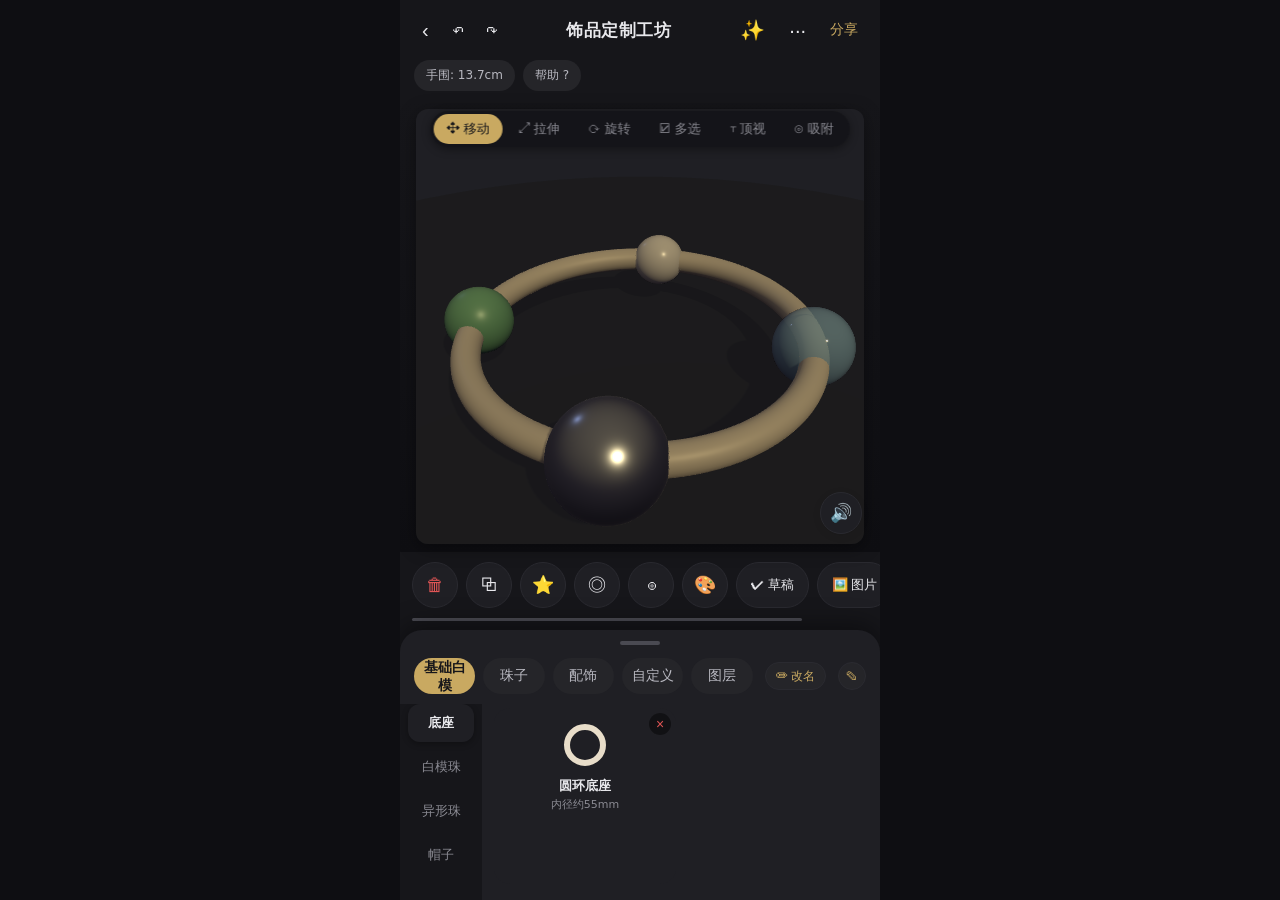
==== commit d104f07e: "Add files via upload" ====
--- a/mobile-diy.html
+++ b/mobile-diy.html
@@ -372,6 +372,28 @@
   }
   .tabs-edit-mode .tab-edit-btn { display: inline-flex; }
   .tabs-edit-mode .tab { padding-right: 24px; }
+  .tab-rename-btn {
+    flex: 0 0 auto;
+    height: 28px;
+    border-radius: 999px;
+    border: 1px solid var(--line);
+    background: var(--pill);
+    color: var(--accent);
+    font-size: 12px;
+    cursor: pointer;
+    padding: 0 10px;
+    margin-left: 4px;
+    white-space: nowrap;
+  }
+  .tab-rename-btn.on {
+    background: var(--accent);
+    color: #16161a;
+    font-weight: 600;
+  }
+  /* 改名模式：卡片金色虚框提示可点选改名 */
+  .grid.rename-mode .card { border-color: rgba(201,169,97,0.55); }
+  .grid.rename-mode .card:active { border-color: var(--accent); }
+
   .tab-edit-fab {
     flex: 0 0 auto;
     width: 28px;
@@ -431,6 +453,9 @@
     text-align: center;
     cursor: pointer;
     border: 1px solid transparent;
+    user-select: none;
+    -webkit-user-select: none;
+    -webkit-touch-callout: none;
   }
   .card:active { border-color: var(--accent); }
   .card-del {
@@ -694,6 +719,7 @@
         <button class="tab" data-tab="acc">配饰</button>
         <button class="tab" data-tab="custom">自定义</button>
         <button class="tab" data-tab="layers">图层</button>
+        <button class="tab-rename-btn" id="tabRenameFab" title="重命名素材">✏ 改名</button>
         <button class="tab-edit-fab" id="tabEditFab" title="编辑顺序">✎</button>
       </div>
       <div class="sheet-body">
@@ -737,6 +763,18 @@
       <img id="aiResult" style="display:none;width:100%;border-radius:10px;margin-top:10px" alt="材质预览" />
       <div class="ai-status" id="aiStatus" style="display:none"></div>
       <button class="modal-close" id="aiClose">关闭</button>
+    </div>
+  </div>
+
+  <!-- 重命名素材弹窗 -->
+  <div class="modal" id="renameModal">
+    <div class="modal-box">
+      <div class="modal-title">重命名素材</div>
+      <div class="modal-desc" id="renameHint"></div>
+      <input type="text" class="ai-input" id="renameInput" maxlength="20" style="min-height:auto;margin-top:10px" placeholder="输入新名称" />
+      <button class="modal-close" id="renameSave" style="margin-top:12px">保存</button>
+      <button class="ai-run" id="renameReset" style="width:100%;margin-top:8px">恢复默认名称</button>
+      <button class="ai-run" id="renameCancel" style="width:100%;margin-top:6px">取消</button>
     </div>
   </div>
 
@@ -854,6 +892,7 @@
 
 const CUSTOM_KEY = 'jewelry_diy_custom_elements';
 const HIDDEN_KEY = 'jewelry_diy_hidden_elements'; // 被删除的自带元素 id 列表
+const RENAME_KEY = 'jewelry_diy_renames'; // 元素自定义名称映射 {id: newName}
 
 /* =====================================================
    3D 核心对象
@@ -1858,6 +1897,104 @@
 function restoreHidden() {
   localStorage.removeItem(HIDDEN_KEY);
   location.reload();
+}
+
+/* =====================================================
+   元素自定义命名（长按素材卡片触发）
+===================================================== */
+const DEFAULT_NAMES = {}; // id → 原始名称（在应用自定义名称前收集）
+
+// 记录全部元素的原始名称
+function collectDefaultNames() {
+  for (const t of Object.keys(CATALOG)) {
+    for (const cat of CATALOG[t].categories) {
+      for (const it of cat.items) {
+        if (!(it.id in DEFAULT_NAMES)) DEFAULT_NAMES[it.id] = it.name;
+      }
+    }
+  }
+}
+
+// 启动时应用持久化的自定义名称
+function bootRenames() {
+  collectDefaultNames();
+  let map;
+  try { map = JSON.parse(localStorage.getItem(RENAME_KEY) || '{}'); } catch (e) { map = {}; }
+  for (const t of Object.keys(CATALOG)) {
+    for (const cat of CATALOG[t].categories) {
+      for (const it of cat.items) {
+        if (typeof map[it.id] === 'string' && map[it.id].trim()) {
+          it.name = map[it.id].trim().slice(0, 20);
+        }
+      }
+    }
+  }
+}
+
+// 按 id 查找 CATALOG 元素
+function findCatalogItem(id) {
+  for (const t of Object.keys(CATALOG)) {
+    for (const cat of CATALOG[t].categories) {
+      const it = cat.items.find(x => x.id === id);
+      if (it) return it;
+    }
+  }
+  return null;
+}
+
+let renameTargetId = null;
+const renameModal = document.getElementById('renameModal');
+
+function openRenameModal(id) {
+  const item = findCatalogItem(id);
+  if (!item) return;
+  renameTargetId = id;
+  document.getElementById('renameHint').textContent =
+    '原名称：' + (DEFAULT_NAMES[id] || item.name);
+  const input = document.getElementById('renameInput');
+  input.value = item.name;
+  renameModal.classList.add('show');
+  setTimeout(() => { input.focus(); input.select(); }, 60);
+}
+
+function closeRenameModal() {
+  renameModal.classList.remove('show');
+  renameTargetId = null;
+}
+
+function readRenameMap() {
+  try { return JSON.parse(localStorage.getItem(RENAME_KEY) || '{}'); }
+  catch (e) { return {}; }
+}
+
+function saveRename() {
+  if (!renameTargetId) return;
+  const v = document.getElementById('renameInput').value.trim().slice(0, 20);
+  if (!v) { showToast('名称不能为空'); return; }
+  const item = findCatalogItem(renameTargetId);
+  if (!item) return;
+  item.name = v;
+  const map = readRenameMap();
+  // 与默认名相同则清除映射，否则持久化
+  if (DEFAULT_NAMES[renameTargetId] === v) delete map[renameTargetId];
+  else map[renameTargetId] = v;
+  localStorage.setItem(RENAME_KEY, JSON.stringify(map));
+  renderGrid();
+  closeRenameModal();
+  showToast('已重命名为「' + v + '」，可继续点选改名');
+}
+
+function resetRename() {
+  if (!renameTargetId) return;
+  const item = findCatalogItem(renameTargetId);
+  if (!item) return;
+  const map = readRenameMap();
+  delete map[renameTargetId];
+  localStorage.setItem(RENAME_KEY, JSON.stringify(map));
+  if (DEFAULT_NAMES[renameTargetId]) item.name = DEFAULT_NAMES[renameTargetId];
+  renderGrid();
+  closeRenameModal();
+  showToast('已恢复默认名称，可继续点选改名');
 }
 
 /* =====================================================
@@ -2371,6 +2508,14 @@
   aiModal.classList.add('show');
 });
 document.getElementById('aiClose').addEventListener('click', () => aiModal.classList.remove('show'));
+// 重命名弹窗
+document.getElementById('renameSave').addEventListener('click', saveRename);
+document.getElementById('renameReset').addEventListener('click', resetRename);
+document.getElementById('renameCancel').addEventListener('click', closeRenameModal);
+renameModal.addEventListener('click', e => { if (e.target === renameModal) closeRenameModal(); });
+document.getElementById('renameInput').addEventListener('keydown', e => {
+  if (e.key === 'Enter') { e.preventDefault(); saveRename(); }
+});
 aiModal.addEventListener('click', e => { if (e.target === aiModal) aiModal.classList.remove('show'); });
 
 // ===== 预置材质库（启动时预生成 6 张纹理，应用时直接取用，无网络/无动态渲染） =====
@@ -2738,11 +2883,30 @@
   if (del) { deleteElement(del.dataset.del); return; }
   const card = e.target.closest('.card');
   if (!card) return;
+  // 改名模式：点卡片直接打开重命名弹窗，不添加元素
+  if (renamePickMode) { openRenameModal(card.dataset.id); return; }
   const cats = CATALOG[currentTab].categories;
   for (const cat of cats) {
     const item = cat.items.find(x => x.id === card.dataset.id);
     if (item) { addItemObject(item); break; }
   }
+});
+
+// ---- 改名模式：点 ✏ 改名 进入，再点任意素材卡片弹出重命名弹窗 ----
+let renamePickMode = false;
+const tabRenameFab = document.getElementById('tabRenameFab');
+function setRenamePickMode(on) {
+  renamePickMode = on;
+  tabRenameFab.classList.toggle('on', on);
+  grid.classList.toggle('rename-mode', on);
+}
+tabRenameFab.addEventListener('click', () => {
+  setRenamePickMode(!renamePickMode);
+  if (renamePickMode) showToast('点选要改名的素材，再点此按钮退出');
+});
+// 阻止长按卡片弹出手机原生上下文菜单（改名场景下无意义且干扰操作）
+grid.addEventListener('contextmenu', e => {
+  if (e.target.closest('.card')) e.preventDefault();
 });
 
 // 图层面板（事件委托）
@@ -2969,6 +3133,7 @@
 // ---- 启动 ----
 bootCustom();
 bootHidden();  // 过滤被删除的自带元素
+bootRenames(); // 应用自定义元素名称
 bootTabOrder(); // 应用自定义 tab 顺序
 initThree();
 renderPanel();
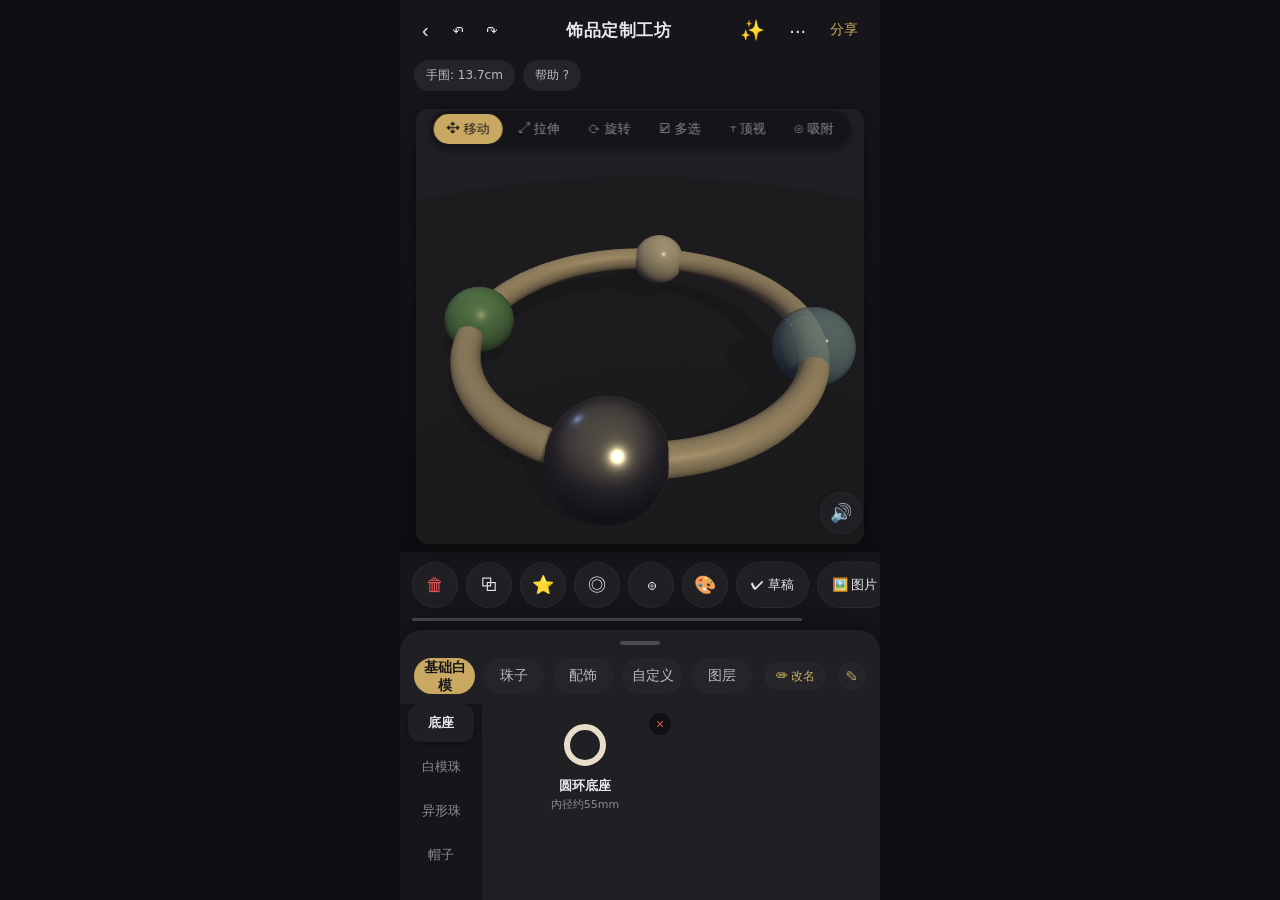
==== commit 53bda8d1: "Add files via upload" ====
--- a/mobile-diy.html
+++ b/mobile-diy.html
@@ -2744,6 +2744,11 @@
 // 键盘快捷键（桌面预览）：Ctrl+Z 撤销 / Ctrl+Y 重做 / Ctrl+D 复制 / Delete 删除
 // W/E/R 切换 移动/旋转/拉伸 模式
 window.addEventListener('keydown', e => {
+  // 焦点在可编辑元素（重命名输入框等）时，所有按键原样放行，不拦截退格/删除/快捷键
+  const t = e.target;
+  if (t && (t.tagName === 'INPUT' || t.tagName === 'TEXTAREA' || t.tagName === 'SELECT' || t.isContentEditable)) {
+    return;
+  }
   const key = e.key.toLowerCase();
   if ((e.ctrlKey || e.metaKey) && key === 'z') {
     e.preventDefault();
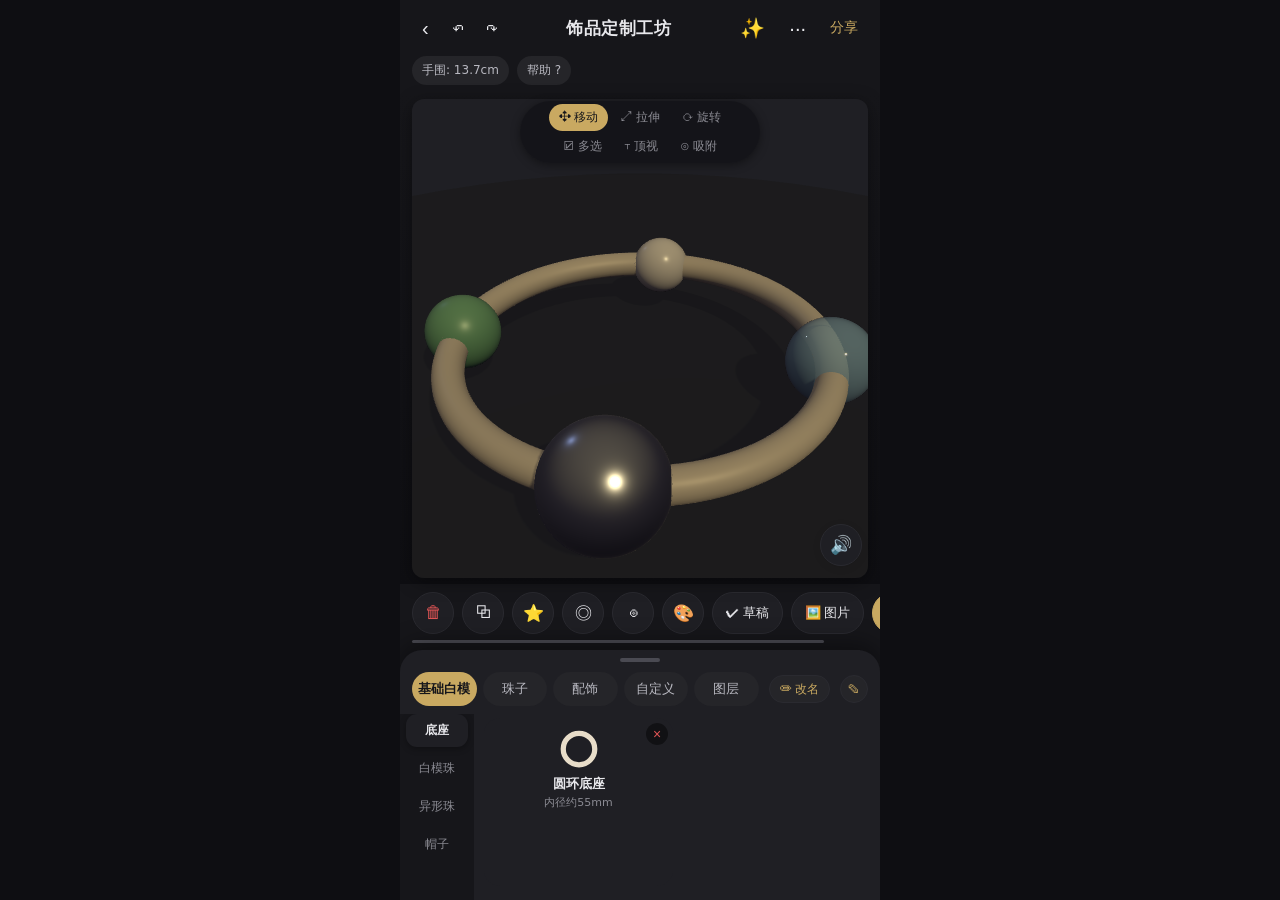
==== commit 96cbd63a: "Add files via upload" ====
--- a/mobile-diy.html
+++ b/mobile-diy.html
@@ -56,7 +56,7 @@
     display: flex;
     align-items: center;
     gap: 8px;
-    padding: 12px 14px;
+    padding: 10px 14px;
     background: var(--bg);
   }
   .nav-title {
@@ -82,14 +82,14 @@
     flex: 0 0 auto;
     display: flex;
     gap: 8px;
-    padding: 0 14px 10px;
+    padding: 0 12px 8px;
     overflow-x: auto;
   }
   .pill {
     flex: 0 0 auto;
     background: var(--pill);
     border-radius: 999px;
-    padding: 7px 12px;
+    padding: 6px 10px;
     font-size: 12px;
     color: #b8b8c0;
     white-space: nowrap;
@@ -102,10 +102,10 @@
   /* ---------- 核心操作区：3D 视图 ---------- */
   .canvas-area {
     flex: 1 1 auto;
-    min-height: 240px;
+    min-height: 200px;
     position: relative;
     display: flex;
-    padding: 8px 16px;
+    padding: 6px 12px;
     background: linear-gradient(180deg, #16161a 0%, #0e0e12 100%);
   }
   /* 3D 视口容器（WebGL canvas 由脚本插入） */
@@ -122,10 +122,12 @@
   /* 视图内浮层：变换模式切换（移动 / 拉伸 / 旋转 / 多选） */
   .mode-bar {
     position: absolute;
-    top: 10px;
+    top: 8px;
     left: 50%;
     transform: translateX(-50%);
     display: flex;
+    flex-wrap: wrap;
+    justify-content: center;
     gap: 2px;
     background: rgba(20,20,24,0.88);
     backdrop-filter: blur(10px);
@@ -138,9 +140,9 @@
   .m-btn {
     border: none;
     background: transparent;
-    font-size: 13px;
+    font-size: 12px;
     color: var(--muted);
-    padding: 6px 13px;
+    padding: 5px 10px;
     border-radius: 999px;
     cursor: pointer;
     white-space: nowrap;
@@ -236,7 +238,7 @@
     overflow-y: hidden;
     -webkit-overflow-scrolling: touch;
     scrollbar-width: none;
-    padding: 10px 12px 4px;
+    padding: 8px 12px 2px;
     background: var(--bg);
   }
   .actions::-webkit-scrollbar { display: none; }
@@ -249,7 +251,7 @@
   }
   .act {
     flex: 0 0 auto;
-    height: 46px;
+    height: 42px;
     border-radius: 999px;
     border: 1px solid var(--line);
     background: var(--card);
@@ -262,23 +264,23 @@
     align-items: center;
     justify-content: center;
     gap: 4px;
-    padding: 0 14px;
+    padding: 0 13px;
   }
   .act:active { opacity: 0.7; }
   .act.trash {
-    flex: 0 0 46px;
+    flex: 0 0 42px;
     border-radius: 50%;
     background: var(--card);
     color: #e05555;
-    font-size: 18px;
+    font-size: 17px;
     padding: 0;
   }
   .act.circle {
-    flex: 0 0 46px;
+    flex: 0 0 42px;
     border-radius: 50%;
     background: var(--card);
     color: var(--text);
-    font-size: 18px;
+    font-size: 17px;
     padding: 0;
   }
   .act.primary {
@@ -289,8 +291,8 @@
   /* 拖拽条：长度反映按钮总宽 vs 视口宽，可拖动滚 actions */
   .actions-dragbar {
     flex: 0 0 auto;
-    height: 18px;
-    padding: 4px 12px 8px;
+    height: 14px;
+    padding: 3px 12px 6px;
     background: var(--bg);
     display: flex;
     align-items: center;
@@ -308,7 +310,7 @@
   /* ---------- 底部素材面板 Bottom Sheet ---------- */
   .sheet {
     flex: 0 0 auto;
-    height: 270px;
+    height: 250px;
     background: var(--card);
     border-radius: 22px 22px 0 0;
     box-shadow: 0 -6px 24px rgba(0,0,0,0.4);
@@ -317,7 +319,7 @@
     overflow: hidden;
   }
   .sheet-handle {
-    height: 26px;
+    height: 20px;
     flex: 0 0 auto;
     display: flex;
     align-items: center;
@@ -335,21 +337,23 @@
   .sheet-tabs {
     flex: 0 0 auto;
     display: flex;
-    padding: 2px 14px 10px;
-    gap: 8px;
+    padding: 2px 12px 8px;
+    gap: 6px;
     position: relative;
     align-items: center;
   }
   .tab {
     flex: 1;
-    height: 36px;
+    min-width: 0;
+    height: 34px;
     border-radius: 999px;
     border: none;
     background: var(--pill);
     color: #b8b8c0;
-    font-size: 14px;
+    font-size: 13px;
     cursor: pointer;
     position: relative;
+    padding: 0 2px;
   }
   .tab-edit-btn {
     position: absolute;
@@ -416,20 +420,20 @@
   }
   /* 左侧分类栏约 80px */
   .cat-col {
-    flex: 0 0 82px;
+    flex: 0 0 74px;
     overflow-y: auto;
-    padding: 0 8px 12px;
+    padding: 0 6px 12px;
     background: var(--bg);
     display: flex;
     flex-direction: column;
-    gap: 6px;
+    gap: 5px;
   }
   .cat {
     border: none;
     background: transparent;
-    border-radius: 12px;
-    padding: 10px 6px;
-    font-size: 13px;
+    border-radius: 11px;
+    padding: 8px 5px;
+    font-size: 12px;
     color: var(--muted);
     cursor: pointer;
   }
@@ -441,15 +445,15 @@
     overflow-y: auto;
     display: grid;
     grid-template-columns: 1fr 1fr;
-    gap: 10px;
-    padding: 4px 12px 16px;
+    gap: 8px;
+    padding: 4px 10px 14px;
     touch-action: pan-y;
   }
   .card {
     position: relative;
     background: var(--card);
     border-radius: var(--radius);
-    padding: 10px;
+    padding: 8px;
     text-align: center;
     cursor: pointer;
     border: 1px solid transparent;
@@ -478,9 +482,9 @@
     padding: 0;
   }
   .card-del:active { background: #e05555; color: #fff; }
-  .preview { height: 52px; display: flex; align-items: center; justify-content: center; }
-  .preview svg { width: 48px; height: 48px; }
-  .c-name { font-size: 13px; font-weight: 600; margin-top: 6px; }
+  .preview { height: 44px; display: flex; align-items: center; justify-content: center; }
+  .preview svg { width: 42px; height: 42px; }
+  .c-name { font-size: 13px; font-weight: 600; margin-top: 4px; }
   .c-spec { font-size: 11px; color: var(--muted); margin-top: 2px; }
 
   /* ---------- 图层面板 ---------- */
